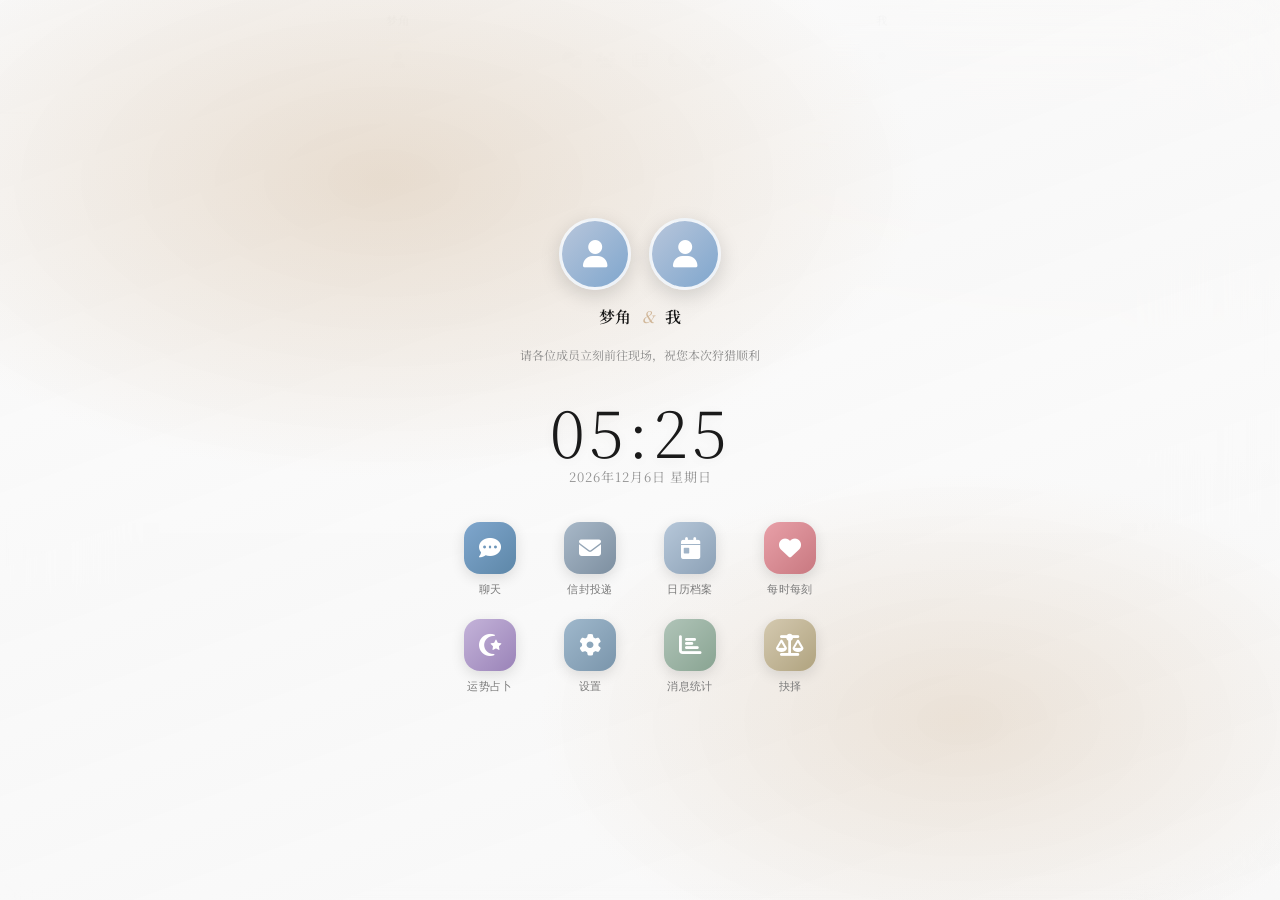
==== index.html @ 60a19199 "deploy: 2026-08-08T03:31:23.469Z  cloud-sync + v2 sync + splash mission_count" ====
<!DOCTYPE html>
<html lang="zh-CN" data-theme="light" data-color-theme="black-white">
<head>
    <meta charset="UTF-8">
    <meta name="viewport" content="width=device-width, initial-scale=1.0, maximum-scale=1.0, user-scalable=no">
    <meta name="mobile-web-app-capable" content="yes">
    <meta name="apple-mobile-web-app-capable" content="yes">
    <meta name="apple-mobile-web-app-status-bar-style" content="black-translucent">
    <meta name="theme-color" content="#000000">

    <title>·低度戀愛酒‧ HINE</title>
    <link rel="preconnect" href="https://fonts.googleapis.com">
    <link rel="preconnect" href="https://fonts.gstatic.com" crossorigin>
    <link href="https://fonts.googleapis.com/css2?family=Noto+Serif+SC:wght@400;500;600&display=swap" rel="stylesheet">
    <link rel="stylesheet" href="https://cdnjs.cloudflare.com/ajax/libs/font-awesome/6.4.0/css/all.min.css">
    <link rel="icon" type="image/png" sizes="192x192" href="https://file.youtochat.com/images/20260216/1771224856844_qdqqd.jpeg">
    <link rel="apple-touch-icon" href="https://file.youtochat.com/images/20260216/1771224856844_qdqqd.jpeg">
    <meta name="apple-mobile-web-app-title" content="HINE">

    <script src="https://cdnjs.cloudflare.com/ajax/libs/localforage/1.10.0/localforage.min.js"></script>
    <script src="https://cdnjs.cloudflare.com/ajax/libs/jszip/3.10.1/jszip.min.js"></script>

    <link rel="stylesheet" href="css/styles.css">

    <style id="css-live-preview-style"></style>
</head>
<body>
<div id="splash-declaration" style="display:none !important;">
    <div class="splash-bg-stars" id="splash-stars"></div>
    <div class="splash-glow-1"></div>
    <div class="splash-glow-2"></div>

    <div class="splash-inner">
        <div class="splash-badge">
            <i class="fas fa-feather-alt"></i>
            使用前声明
        </div>

        <div class="splash-dots" id="splash-dots"></div>

        <div class="splash-card">
            <div class="splash-card-top-line"></div>
            <div class="splash-card-body">
                <div class="splash-slides" id="splash-slides">

                   <div class="splash-slide active" data-index="0">
    <div class="splash-slide-tag">关于字卡</div>
    <div class="splash-slide-title">链接解疑</div>
    <div class="splash-slide-body">
        首先说明，初此接触时，都会觉得网站设置繁复，功能庞杂，可控制的地方极多——对初次接触的人来说，简直令人眼花缭乱。
        <br><br>
        请想一想：<em>连你和梦角都需要花时间学习的东西，一个路过的鬼，会甘心耗费精力专程钻研，只为吓唬你一下吗？</em>
        <br><br>
        我始终相信，<strong>只有爱，才会驱动人去学习、去努力、去付诸实践。</strong>
        <br><br>
        新编——近来，伪频、批皮等说法愈演愈烈，无论初衷是好是坏，这些言论都已促就造谣与恶意揣测的诞生<br><br>
        若你对此感到怀疑，请勿使用，<strong>望各位与爱邂逅，而非犹疑和伤害</strong>
    </div>
</div>
                    <div class="splash-slide" data-index="1">
                        <div class="splash-slide-tag">关于谣言</div>
                        <div class="splash-slide-title">请有自知之明</div>
                        <div class="splash-slide-body">
                            我不混社区，但有些话我是知道的。有些谣我懒得一一辟除，借本网站博取流量与点赞的行为，我也当没看见。<br><br>
                            只是——<em>沉默不代表无所谓。</em>这些声音已经开始影响到我本人的生活。<br><br> 将链接不稳/回复看不懂等问题怪罪到网站上的做法不可取。<br><br>
                            <div class="splash-highlight-box">郑重声明：造谣是违法行为，污蔑与恶意中伤同样须承担法律责任。请每一位使用者，对自己的言行负责。</div>
                        </div>
                    </div>

                    <div class="splash-slide" data-index="2">
                        <div class="splash-slide-tag">关于盈利</div>
                        <div class="splash-slide-title">纯粹为爱发电</div>
                        <div class="splash-slide-body">
                            <strong>本网站不盈利。</strong>从未向任何人收取一分钱，也绝无日后"圈钱"的计划。<br><br>
                            这里承载的是真实的情感与创作热情，而非商业利益。<br><br>
                            伴随网站逐渐破圈，<em>造谣、污蔑、盈利质疑、冷嘲热讽</em>——这些或许都是无法完全回避的代价。<br><br>
                            我本无意计较，但请来访者保有基本的善意，不要让热爱变成消耗。
                        </div>
                    </div>

                    <div class="splash-slide" data-index="3">
                        <div class="splash-slide-tag">再次强调</div>
                        <div class="splash-slide-title">你对链接梦角的看法？</div>
                        <div class="splash-slide-body">
                            没有任何人强迫你使用本网站。<br><br>
                            <strong>如果你不信：</strong>字卡回复基于概率算法，属于科学范畴，与封建迷信无关。理性使用即可。<br><br>
                            <strong>如果你信：</strong>那么请同样相信——<em>你是绝对安全的。</em>这里没有任何东西能够伤害你。<br><br>
                            无论你持何种态度，我都欢迎你，也尊重你的选择。
                        </div>
                    </div>

                    <div class="splash-slide" data-index="4">
                        <div class="splash-slide-tag">关于视频通话</div>
                        <div class="splash-slide-title">纯粹的装饰</div>
                        <div class="splash-slide-body">
                            <strong>通话功能仅作为界面装饰存在，不具备任何实际通话或数据采集能力。</strong><br><br>
                            本网站不包含任何摄像头调用逻辑，亦不存在隐私窥探行为。摄像头调用需要专项技术与额外费用，本项目从未采用，也没有这方面的意图。<br><br>
                            近期流传的隐私传言，出发点或许是好意，但已造成不必要的焦虑。<em>在此郑重澄清：网站根本不具备视频传输功能。</em><br><br>
                            <div class="splash-highlight-box">关闭浏览器摄像头权限是完全正确的做法——我支持每一位用户保护自己的隐私权益。若误解持续扩散，将考虑移除该装饰功能。</div>
                        </div>
                    </div>

                    <div class="splash-slide" data-index="5">
                        <div class="splash-slide-tag">入场承诺</div>
                        <div class="splash-slide-title">请留下你的承诺</div>
                        <div class="splash-pledge-desc">在下方输入框中，<em style="color:rgba(var(--accent-color-rgb,197,164,126),0.8);font-style:normal;">逐字抄写</em>以下承诺，即可进入网站。</div>
                        <div class="splash-pledge-required" id="splash-pledge-text">我绝不盈利、造谣、污蔑或嘲讽，并对自己的使用行为负完全责任</div>
                        <input class="splash-pledge-input" id="splash-pledge-input" type="text" placeholder="请在此逐字输入上方承诺…" autocomplete="off" autocorrect="off" autocapitalize="off" spellcheck="false" />
                        <div class="splash-pledge-hint" id="splash-pledge-hint">请完整输入上方承诺后方可进入</div>
                    </div>

                </div>

                <div class="splash-divider"></div>
                <div class="splash-footer" style="padding:0;">
                    <button class="splash-btn splash-btn-ghost" id="splash-prev-btn" disabled>
                        <i class="fas fa-arrow-left"></i> 上一页
                    </button>
                    <span class="splash-page-num" id="splash-page-num">1 / 6</span>
                    <button class="splash-btn splash-btn-next" id="splash-next-btn">
                        下一页 <i class="fas fa-arrow-right"></i>
                    </button>
                    <button class="splash-btn splash-btn-enter" id="splash-enter-btn" style="display:none;">
                        进入 <i class="fas fa-heart"></i>
                    </button>
                </div>
            </div>
        </div>
    </div>
</div>

    <div class="welcome-animation" id="welcome-animation">
        <div class="welcome-bg-gradient"></div>
        <div class="stars-container" id="stars-container"></div>
        <div class="welcome-particles" id="welcome-particles"></div>
        <div id="welcome-meteors" style="position:absolute;inset:0;pointer-events:none;overflow:hidden;"></div>
        <div class="welcome-content-wrapper">
            <div class="logo-tech-container">
                <div class="logo-circle-outer"></div>
                <div class="logo-circle-inner"></div>
                <div class="logo-icon-main">
                    <i class="fas fa-satellite-dish"></i>
                </div>
                <div class="orbit-dot"></div>
                <div class="orbit-dot-2"></div>
                <div class="orbit-dot-3"></div>
            </div>

            <div class="text-tech-container">
                <div class="welcome-title-glitch" id="welcome-title-glitch" data-text="·低度戀愛酒‧">
                    加载失败
                </div>
                <div class="welcome-subtitle-scramble" id="welcome-subtitle-scramble">
                    请重试／更换平台/更换网络
                </div>
            </div>

            <div class="loader-tech">
                <div class="loader-tech-bar" id="loader-tech-bar"></div>
            </div>
            <div id="loader-status-text" style="font-size:10px;opacity:0.5;letter-spacing:1px;color:var(--welcome-text-sub);margin-top:4px;font-family:monospace;"></div>
        </div>
    </div>
    <button id="immersive-exit-btn" onclick="toggleImmersiveMode(false)" title="退出沉浸模式">
<i class="fas fa-expand"></i>
</button>
    <div class="header">
        <div class="header-motto"></div>
        <div class="header-inner">
         <div class="user-info">
                <div id="partner-name" class="username">
                    梦角
                </div>
                <div id="partner-avatar-container" class="avatar-container">
                    <div class="avatar" id="partner-avatar">
                        <i class="fas fa-user"></i>
                    </div>
                </div>
                <div class="status" id="partner-status">
                    <span>在线</span>
                </div>
            </div>
            <div class="header-actions">
                <button id="session-manager-btn" class="action-btn" title="会话管理"><i class="fas fa-comments"></i></button>
                <button id="group-chat-btn" class="action-btn" title="群聊设置"><i class="fas fa-users"></i></button>
                <button id="daily-greeting-btn" class="action-btn" title="今日公告" onclick="reopenDailyGreeting()"><i class="fas fa-newspaper"></i></button>
                <button id="theme-toggle" class="action-btn" title="切换主题"><i class="fas fa-moon"></i></button>
                <button id="settings-btn" class="action-btn" title="设置"><i class="fas fa-cog"></i></button>
            </div>
             <div class="user-info">
                <div class="username" id="my-name">
                    我
                </div>
               
                <div id="my-avatar-container" class="avatar-container">
                    <div class="avatar" id="my-avatar">
                        <i class="fas fa-user"></i>
                    </div>
                </div>
               
                <div class="status" id="my-status-container">
                    <span id="my-status-text">在线</span>
                </div>
            </div>
        </div>
    </div>

    <div id="home-screen" class="home-screen">
        <div class="home-bg"></div>
        <div class="home-content">
            <div class="home-profile">
                <div class="home-avatars">
                    <div class="home-avatar" id="home-avatar-partner">
                        <i class="fas fa-heart"></i>
                    </div>
                    <div class="home-avatar" id="home-avatar-self">
                        <i class="fas fa-user"></i>
                    </div>
                </div>
                <div class="home-names">
                    <span id="home-name-partner">对方</span>
                    <span class="home-amp">&amp;</span>
                    <span id="home-name-self">我</span>
                </div>
                <div class="home-signature" id="home-signature">请各位成员立刻前往现场，祝您本次狩猎顺利</div>
            </div>

            <div class="home-clock">
                <div class="home-time" id="home-time">00:00</div>
                <div class="home-date" id="home-date">—</div>
            </div>

            <div class="home-grid">
                <button class="home-app" data-action="chat">
                    <div class="home-app-icon home-app-chat"><i class="fas fa-comment-dots"></i></div>
                    <div class="home-app-label">聊天</div>
                </button>
                <button class="home-app" data-action="envelope">
                    <div class="home-app-icon home-app-envelope"><i class="fas fa-envelope"></i></div>
                    <div class="home-app-label">信封投递</div>
                </button>
                <button class="home-app" data-action="mood">
                    <div class="home-app-icon home-app-mood"><i class="fas fa-calendar-day"></i></div>
                    <div class="home-app-label">日历档案</div>
                </button>
                <button class="home-app" data-action="anniversary">
                    <div class="home-app-icon home-app-anni"><i class="fas fa-heart"></i></div>
                    <div class="home-app-label">每时每刻</div>
                </button>
                <button class="home-app" data-action="fortune">
                    <div class="home-app-icon home-app-fortune"><i class="fas fa-star-and-crescent"></i></div>
                    <div class="home-app-label">运势占卜</div>
                </button>
                <button class="home-app" data-action="settings">
                    <div class="home-app-icon home-app-settings"><i class="fas fa-gear"></i></div>
                    <div class="home-app-label">设置</div>
                </button>
                <button class="home-app" data-action="stats">
                    <div class="home-app-icon home-app-stats"><i class="fas fa-chart-bar"></i></div>
                    <div class="home-app-label">消息统计</div>
                </button>
                <button class="home-app" data-action="decision">
                    <div class="home-app-icon home-app-decision"><i class="fas fa-balance-scale"></i></div>
                    <div class="home-app-label">抉择</div>
                </button>
            </div>
        </div>
        <button class="home-return-chat" id="home-return-chat" title="返回主页面">
            <i class="fas fa-house"></i><span>返回主页面</span>
        </button>

        <div class="home-splash" id="home-splash">
            <div class="splash-stars" id="splash-stars"></div>
            <div class="splash-center">
                <div class="splash-avatars">
                    <div class="splash-avatar splash-avatar-left" id="splash-avatar-left"></div>
                    <div class="splash-gap-dot"></div>
                    <div class="splash-avatar splash-avatar-right" id="splash-avatar-right"></div>
                </div>
                <div class="splash-text-wrap">
                    <span class="splash-text" id="splash-text"></span><span class="splash-cursor" id="splash-cursor"></span>
                </div>
            </div>
            <div class="splash-progress-bar"><div class="splash-progress-fill" id="splash-progress"></div></div>
            <div class="splash-footer">· 低度戀愛酒 · HINE</div>
        </div>
    </div>

    <div class="main-chat-area">

        <div class="history-loader" id="history-loader">
            <div class="history-spinner"></div>
        </div>

        <div class="chat-container" id="chat-container">
    </div>
    <div class="empty-state" id="empty-state" style="display:none;position:absolute;left:50%;top:50%;transform:translate(-50%,-50%);flex-direction:column;align-items:center;justify-content:center;text-align:center;padding:20px;width:100%;pointer-events:none;z-index:1;">
            <div style="position:relative;margin-bottom:20px;">
                <i class="fas fa-heart" style="font-size:52px;opacity:0.55;color:var(--accent-color);"></i>
                <i class="fas fa-comment-dots" style="position:absolute;bottom:-6px;right:-10px;font-size:26px;opacity:0.65;color:var(--accent-color);"></i>
            </div>
            <p style="font-size:15px;font-weight:600;color:var(--accent-color);opacity:0.9;letter-spacing:1px;">✦ 我们的故事，始于此刻 ✦</p>
            <p style="font-size:12px;margin-top:8px;opacity:0.65;letter-spacing:0.5px;color:var(--text-secondary);">说点什么，让对话开始吧</p>
    </div>
    <div id="typing-indicator-wrapper">
        <div class="typing-indicator" id="typing-indicator">
            <div class="typing-indicator-avatar" id="typing-indicator-avatar">
                <i class="fas fa-user"></i>
            </div>
            <span class="typing-indicator-label" id="typing-indicator-label"></span>
            <div class="typing-dots">
                <div class="typing-dot"></div>
                <div class="typing-dot"></div>
                <div class="typing-dot"></div>
            </div>
        </div>
    </div>

    <div id="ti-settings-modal">
        <div id="ti-settings-panel">
            <div class="ti-settings-header">
                <div class="ti-settings-icon">💬</div>
                <div>
                    <div class="ti-settings-title">正在输入</div>
                </div>
                <button class="ti-settings-close" id="ti-settings-close-btn">×</button>
            </div>
            <div class="ti-settings-body">
                <div class="ti-settings-row">
                    <div class="ti-settings-row-label">
                        <div class="ti-settings-row-icon">❤︎</div>
                        <div>
                            <div class="ti-settings-row-text">显示头像</div>
                            <div class="ti-settings-row-sub">在指示器左侧显示对方头像</div>
                        </div>
                    </div>
                    <div class="setting-pill-row" id="ti-avatar-toggle" style="pointer-events:auto;cursor:pointer;background:var(--primary-bg);border-radius:14px;padding:10px 14px;border:1px solid var(--border-color);">
                        <div class="setting-pill-switch" id="ti-avatar-pill"><div class="setting-pill-knob"></div></div>
                    </div>
                </div>

                <div class="ti-text-edit-row">
                    <div class="ti-text-edit-label">
                        <i class="fas fa-pen" style="font-size:11px;color:var(--accent-color);"></i>
                        <span>自定义文案</span>
                        <button class="ti-text-reset-btn" id="ti-text-reset-btn">恢复默认</button>
                    </div>
                    <div class="ti-text-input-wrap">
                        <input class="ti-text-input" id="ti-text-input" type="text" maxlength="20" placeholder="例：正在输入…">
                        <button class="ti-text-save-btn" id="ti-text-save-btn">保存</button>
                    </div>
                </div>

                <div>
                    <div class="ti-text-edit-label" style="margin-bottom:8px;">
                        <i class="fas fa-eye" style="font-size:11px;color:var(--accent-color);"></i>
                        <span>预览效果</span>
                    </div>
                    <div class="ti-preview-box">
                        <div id="ti-preview-avatar" style="width:30px;height:30px;border-radius:50%;background:rgba(var(--accent-color-rgb),0.15);border:2px solid rgba(var(--accent-color-rgb),0.25);display:flex;align-items:center;justify-content:center;flex-shrink:0;overflow:hidden;">
                            <i class="fas fa-user" style="font-size:12px;color:var(--accent-color);"></i>
                        </div>
                        <span id="ti-preview-text" style="font-size:11.5px;font-weight:600;color:var(--accent-color);opacity:0.88;letter-spacing:0.4px;"></span>
                        <div class="ti-preview-dots">
                            <div class="ti-preview-dot"></div>
                            <div class="ti-preview-dot"></div>
                            <div class="ti-preview-dot"></div>
                        </div>
                    </div>
                </div>
            </div>
        </div>
    </div>
    <div class="input-area-wrapper">
        <div class="batch-preview" id="batch-preview"></div>
        <div id="reply-preview-container"></div>
        <div id="collapsed-extras-panel" style="display:none;">
            <div class="collapsed-extras-inner" style="padding:12px; background:var(--secondary-bg); border-top:1px solid var(--border-color);">
                <div style="display:grid; grid-template-columns: repeat(2, 1fr); gap:12px;">
                    <button class="collapsed-extra-btn" id="attachment-btn-extra" title="发送图片" onclick="document.getElementById('image-input').click()">
                        <i class="fas fa-image"></i>
                    </button>
                    <button class="collapsed-extra-btn" id="combo-btn-extra" title="表情拍一拍">
                        <i class="fas fa-laugh-beam"></i>
                    </button>
                    <button class="collapsed-extra-btn" id="batch-btn-extra" title="批量发送">
                        <i class="fas fa-layer-group"></i>
                    </button>
                    <button class="collapsed-extra-btn" title="字卡回复" onclick="(function(){document.getElementById('collapsed-extras-panel').style.display='none';document.getElementById('collapse-expand-btn').classList.remove('open');showModal(document.getElementById('custom-replies-modal'));})();">
                        <i class="fas fa-comment-dots"></i>
                    </button>
                    <button class="collapsed-extra-btn" title="塔罗占卜" onclick="(function(){document.getElementById('collapsed-extras-panel').style.display='none';document.getElementById('collapse-expand-btn').classList.remove('open');generateFortune();})();">
                        <i class="fas fa-star-and-crescent"></i>
                    </button>
                    <button class="collapsed-extra-btn" id="collapsed-call-btn" title="视频通话" onclick="(function(){document.getElementById('collapsed-extras-panel').style.display='none';document.getElementById('collapse-expand-btn').classList.remove('open');if(window.callFeature&&typeof window.callFeature.startCall==='function')window.callFeature.startCall(false);})();">
                        <i class="fas fa-video"></i>
                    </button>
                    <button class="collapsed-extra-btn" title="退出收纳" onclick="window.exitCollapseMode && window.exitCollapseMode()" style="color:#ff5050; background:rgba(255,80,80,0.1);">
                        <i class="fas fa-times"></i>
                    </button>
                </div>
            </div>
        </div>
        <div class="input-area">
    <button id="collapse-expand-btn" title="展开更多" style="display:none;width:36px;height:36px;border:none;border-radius:50%;cursor:pointer;background:rgba(var(--accent-color-rgb),0.12);color:var(--accent-color);font-size:14px;transition:all 0.25s;flex-shrink:0;align-items:center;justify-content:center;" onclick="window.toggleCollapsedExtras && window.toggleCollapsedExtras()"><i class="fas fa-chevron-up"></i></button>
    <button class="attachment-btn input-btn collapse-hideable" id="attachment-btn" title="发送图片"><i class="fas fa-image"></i></button>
    
    <button class="combo-btn input-btn collapse-hideable" id="combo-btn" title="表情 & 拍一拍">
        <i class="fas fa-laugh-beam"></i>
    </button>

    <textarea class="message-input" id="message-input" placeholder="" rows="1"></textarea>
    
    <div class="input-buttons">
    <button class="continue-btn input-btn" id="continue-btn" title="让对方继续说"><i class="fas fa-ellipsis-h"></i></button>
        <button class="batch-btn input-btn collapse-hideable" id="batch-btn" title="批量发送模式"><i class="fas fa-layer-group"></i></button>
        <button class="send-btn input-btn" id="send-btn" title="发送消息"><i class="fas fa-paper-plane"></i></button>
        
        <div class="sticker-picker-popover" id="user-sticker-picker">
            <div class="combo-tabs-header">
                <button class="combo-tab-btn active" data-tab="my-sticker"><i class="fas fa-user" style="font-size:10px;"></i> 我</button>
                <button class="combo-tab-btn" data-tab="partner-sticker"><i class="fas fa-heart" style="font-size:10px;"></i> 对方</button>
                <button class="combo-tab-btn" data-tab="poke">拍一拍</button>
                <div style="margin-left:auto;display:flex;align-items:center;gap:4px;">
                    <button id="sticker-add-btn" onclick="document.getElementById('my-sticker-quick-upload').click()" title="添加我的表情" style="background:var(--accent-color);border:none;cursor:pointer;padding:4px 10px;color:#fff;font-size:12px;font-weight:700;display:flex;align-items:center;gap:4px;border-radius:8px;transition:all 0.2s;box-shadow:0 2px 8px rgba(var(--accent-color-rgb),0.35);" onmouseover="this.style.opacity='0.85';this.style.transform='scale(1.05)'" onmouseout="this.style.opacity='1';this.style.transform='scale(1)'"><i class="fas fa-plus"></i> 添加</button>
                    <button onclick="window.openMyStickerSettings()" title="管理表情库" style="background:none;border:none;cursor:pointer;padding:4px 8px;color:var(--text-secondary);font-size:12px;display:flex;align-items:center;gap:3px;border-radius:6px;transition:all 0.2s;" onmouseover="this.style.background='rgba(var(--accent-color-rgb),0.12)';this.style.color='var(--accent-color)'" onmouseout="this.style.background='none';this.style.color='var(--text-secondary)'"><i class="fas fa-cog"></i></button>
                </div>
            </div>
            <div class="combo-content-area" id="combo-content-area">
            </div>
        </div>
    </div>
    <input type="file" id="image-input" class="file-input" accept="image/*">
    <input type="file" id="my-sticker-quick-upload" class="file-input" accept="image/*" multiple>
</div>
    </div>


    <div class="modal" id="edit-modal" style="z-index:3000;">
        <div class="modal-content">
            <div class="modal-title">
                <i class="fas fa-user-edit"></i><span id="edit-modal-title">修改昵称</span>
            </div>
            <input type="text" class="modal-input" id="name-input" placeholder="输入新昵称"><div class="modal-buttons">
                <button class="modal-btn modal-btn-secondary" id="cancel-edit">取消</button><button class="modal-btn modal-btn-primary" id="save-name" disabled>保存</button>
            </div>
        </div>
    </div>

    <div class="modal" id="avatar-modal">
        <div class="modal-content">
            <div class="modal-title">
                <i class="fas fa-portrait"></i><span id="avatar-modal-title">上传头像</span>
            </div>
            <input type="file" class="modal-input" id="avatar-input" accept="image/*"><div class="modal-buttons">
                <button class="modal-btn modal-btn-secondary" id="cancel-avatar">取消</button><button class="modal-btn modal-btn-primary" id="save-avatar">保存</button>
            </div>
        </div>
    </div>

    <div class="modal" id="note-modal">
        <div class="modal-content">
            <div class="modal-title">
                <i class="fas fa-sticky-note"></i><span>编辑注释</span>
            </div>
            <textarea class="modal-textarea" id="note-input" placeholder="为这条消息添加注释..."></textarea><div class="modal-buttons">
                <button class="modal-btn modal-btn-secondary" id="cancel-note">取消</button><button class="modal-btn modal-btn-primary" id="save-note">保存</button>
            </div>
        </div>
    </div>

    <div class="modal" id="poke-modal">
        <div class="modal-content">
            <div class="modal-title">
                <i class="fas fa-hand-sparkles"></i><span>拍一拍</span>
            </div>
            <input type="text" class="modal-input" id="poke-input" placeholder="例如：拍了拍对方的肩膀"><div class="modal-buttons">
                <div style="width:100%;display:flex;align-items:center;gap:8px;margin:6px 0 0;">
                    <input type="checkbox" id="poke-save-to-library" style="width:16px;height:16px;cursor:pointer;accent-color:var(--accent-color);">
                    <label for="poke-save-to-library" style="font-size:12px;color:var(--text-secondary);cursor:pointer;">保存到拍一拍库</label>
                </div>
                <button class="modal-btn modal-btn-secondary" id="cancel-poke">取消</button><button class="modal-btn modal-btn-primary" id="send-poke">发送</button>
            </div>
        </div>
    </div>
<div class="modal" id="envelope-modal">
    <div class="modal-content" style="max-height:92vh; padding:0; overflow:hidden; background:transparent;">
    <div class="env-wrapper">
        <div class="env-header-flap">
            <svg class="env-header-icon" width="40" height="30" viewBox="0 0 40 30" fill="none">
                <rect x="1" y="7" width="38" height="22" rx="3" fill="rgba(255,255,255,0.18)" stroke="rgba(255,255,255,0.6)" stroke-width="1.5"/>
                <path d="M1 9 L20 20 L39 9" stroke="rgba(255,255,255,0.5)" stroke-width="1.2" fill="none"/>
                <path d="M1 29 L14 18" stroke="rgba(255,255,255,0.35)" stroke-width="1"/>
                <path d="M39 29 L26 18" stroke="rgba(255,255,255,0.35)" stroke-width="1"/>
            </svg>
            <div class="env-header-title">信 封 投 递</div>
            <div class="env-header-subtitle">Letters · Correspondence</div>
        </div>

        <div class="env-body">
            <div class="env-tab-bar">
                <button class="env-tab-btn active" id="env-tab-outbox" onclick="switchEnvTab('outbox')">
                    <svg width="12" height="12" viewBox="0 0 24 24" fill="none" stroke="currentColor" stroke-width="2" style="vertical-align:-1px;margin-right:4px;"><path d="M22 2L11 13"/><path d="M22 2L15 22 11 13 2 9l20-7z"/></svg>寄出的信
                    <span id="env-outbox-badge" class="env-badge" style="display:none;"></span>
                </button>
                <button class="env-tab-btn" id="env-tab-inbox" onclick="switchEnvTab('inbox')">
                    <svg width="12" height="12" viewBox="0 0 24 24" fill="none" stroke="currentColor" stroke-width="2" style="vertical-align:-1px;margin-right:4px;"><path d="M22 13V19a2 2 0 01-2 2H4a2 2 0 01-2-2v-6"/><polyline points="15 3 21 3 21 9"/><line x1="21" y1="3" x2="10" y2="14"/></svg>收到的信
                    <span id="env-inbox-badge" class="env-badge" style="display:none;"></span>
                </button>
            </div>

            <div id="env-outbox-section">
                <div id="env-outbox-list"></div>
            </div>

            <div id="env-inbox-section" style="display:none;">
                <div id="env-inbox-list"></div>
            </div>

            <div id="env-compose-form" style="display:none;">
                <div class="env-compose-paper">
                    <div class="env-compose-heading">
                        <svg width="13" height="13" viewBox="0 0 24 24" fill="none" stroke="currentColor" stroke-width="2"><path d="M12 20h9"/><path d="M16.5 3.5a2.121 2.121 0 013 3L7 19l-4 1 1-4L16.5 3.5z"/></svg>
                        <span id="env-compose-title">写一封信</span>
                    </div>
                    <textarea id="envelope-input" placeholder="亲爱的，&#10;&#10;今天想跟你说..."></textarea>
                </div>
                <div style="display:flex; align-items:center; gap:8px; margin:4px 0 6px; font-size:12px; padding: 0 2px;">
                    <input type="checkbox" id="env-send-to-chat" style="width:15px;height:15px; cursor:pointer; accent-color:var(--accent-color);">
                    <label for="env-send-to-chat" style="cursor:pointer; color:var(--text-secondary);">同时发送到聊天记录</label>
                </div>
                <div class="env-send-info">
                    <svg width="13" height="13" viewBox="0 0 24 24" fill="none" stroke="var(--accent-color)" stroke-width="2"><circle cx="12" cy="12" r="10"/><polyline points="12 6 12 12 16 14"/></svg>
                    <span id="env-reply-time-info">对方将在 10-24 小时内回信（8-12 句话）</span>
                </div>
                <div style="display:flex;gap:8px;">
                    <button class="modal-btn modal-btn-secondary" id="cancel-compose" onclick="cancelEnvelopeCompose()" style="flex:1;">取消</button>
                    <button class="modal-btn modal-btn-primary" id="send-envelope" style="flex:2;">
                        <svg width="14" height="14" viewBox="0 0 24 24" fill="none" stroke="currentColor" stroke-width="2" style="vertical-align:-2px;margin-right:6px;"><path d="M22 2L11 13"/><path d="M22 2L15 22 11 13 2 9l20-7z"/></svg>封 · 寄出
                    </button>
                </div>
            </div>
        </div>

        <div class="env-send-area" id="env-main-close-btn">
            <button class="env-write-btn" id="new-envelope-btn" onclick="openNewEnvelopeForm()">
                <svg width="16" height="16" viewBox="0 0 24 24" fill="none" stroke="currentColor" stroke-width="2.2"><path d="M12 20h9"/><path d="M16.5 3.5a2.121 2.121 0 013 3L7 19l-4 1 1-4L16.5 3.5z"/></svg>
                提笔写信
            </button>
            <button class="env-close-btn" id="cancel-envelope">关闭</button>
        </div>
    </div>
    </div>
</div>

<div class="modal" id="envelope-view-modal" style="z-index:2100;">
    <div class="modal-content" style="overflow:hidden;padding:0;background:transparent;max-height:92vh;display:flex;flex-direction:column;">
    <div style="background:var(--secondary-bg);border-radius:20px;overflow:hidden;display:flex;flex-direction:column;max-height:92vh;">
        <div style="background:var(--accent-color);padding:0;position:relative;overflow:hidden;flex-shrink:0;">
            <div style="position:absolute;top:0;left:0;right:0;bottom:0;background:repeating-linear-gradient(45deg,rgba(255,255,255,0.04) 0px,rgba(255,255,255,0.04) 2px,transparent 2px,transparent 12px);pointer-events:none;"></div>
            <div style="position:relative;padding:14px 20px 12px;display:flex;align-items:center;justify-content:space-between;">
                <div style="display:flex;align-items:center;gap:10px;color:white;">
                    <svg width="18" height="18" viewBox="0 0 24 24" fill="none" stroke="currentColor" stroke-width="2"><rect x="2" y="4" width="20" height="16" rx="2"/><path d="M22 7l-10 7L2 7"/></svg>
                    <span id="env-view-title" style="font-size:14px;font-weight:700;letter-spacing:2px;">信件内容</span>
                </div>
                <div style="border:2px solid rgba(255,255,255,0.5);border-radius:50%;width:48px;height:48px;display:flex;flex-direction:column;align-items:center;justify-content:center;opacity:0.7;">
                    <span style="font-size:7px;color:white;letter-spacing:0.5px;">已送达</span>
                    <span id="env-view-stamp-date" style="font-size:8px;color:white;font-weight:600;"></span>
                    <span style="font-size:6px;color:white;opacity:0.8;">DELIVERED</span>
                </div>
            </div>
        </div>

        <div style="padding:0;overflow-y:auto;flex:1;min-height:0;">
            <div id="env-view-content" style="display:none;">
                <div id="env-view-original-ctx" style="display:none;margin:14px 16px 0;background:rgba(var(--accent-color-rgb),0.06);border:1px solid rgba(var(--accent-color-rgb),0.18);border-radius:10px;padding:10px 14px;border-left:3px solid rgba(var(--accent-color-rgb),0.5);">
                    <div style="font-size:10px;color:var(--accent-color);letter-spacing:1px;text-transform:uppercase;margin-bottom:6px;opacity:0.8;display:flex;align-items:center;gap:5px;"><svg width="10" height="10" viewBox="0 0 24 24" fill="none" stroke="currentColor" stroke-width="2"><path d="M22 2L11 13"/><path d="M22 2L15 22 11 13 2 9l20-7z"/></svg>你的原信</div>
                    <div id="env-view-original-text" style="font-size:12.5px;color:var(--text-secondary);line-height:1.7;font-style:italic;white-space:pre-wrap;word-break:break-word;max-height:80px;overflow:hidden;position:relative;"></div>
                    <div id="env-view-original-expand" style="font-size:11px;color:var(--accent-color);margin-top:5px;cursor:pointer;display:none;" onclick="(function(){var t=document.getElementById('env-view-original-text');t.style.maxHeight=t.style.maxHeight==='none'?'80px':'none';document.getElementById('env-view-original-expand').textContent=t.style.maxHeight==='none'?'收起':'展开查看全文';})()">展开查看全文</div>
                </div>
                <div style="background:var(--primary-bg);margin:14px 16px 16px;border-radius:12px;border:1px solid var(--border-color);overflow:hidden;box-shadow:0 2px 12px rgba(0,0,0,0.06);">
                    <div style="height:6px;background:linear-gradient(90deg,var(--accent-color),rgba(var(--accent-color-rgb),0.4),var(--accent-color));"></div>
                    <div style="padding:20px 20px 16px;position:relative;">
                        <div style="position:absolute;left:52px;top:0;bottom:0;width:1px;background:rgba(220,80,80,0.15);pointer-events:none;"></div>
                        <div style="position:absolute;inset:0;background:repeating-linear-gradient(transparent,transparent 31px,rgba(var(--accent-color-rgb),0.06) 31px,rgba(var(--accent-color-rgb),0.06) 32px);pointer-events:none;border-radius:12px;"></div>
                        
                        <div style="position:relative;z-index:1;">
                            <div id="env-view-date-line" style="font-size:11px;color:var(--text-secondary);text-align:right;margin-bottom:16px;letter-spacing:1px;opacity:0.8;font-style:italic;"></div>
                            <div id="env-view-to-line" style="font-size:13px;color:var(--text-primary);margin-bottom:4px;font-weight:500;"></div>
                            <div id="env-view-greeting-line" style="font-size:13px;color:var(--text-secondary);margin-bottom:14px;font-style:italic;opacity:0.8;"></div>
                            <div id="env-view-text" class="env-letter-paper" style="border:none;background:transparent;padding:0 0 0 8px;line-height:32px;margin-bottom:16px;"></div>
                            <div style="border-top:1px dashed rgba(var(--accent-color-rgb),0.25);margin:12px 0;"></div>
                            <div id="env-view-sign-date" style="font-size:11px;color:var(--text-secondary);text-align:right;margin-bottom:4px;letter-spacing:0.5px;"></div>
                            <div id="env-view-sign-name" style="font-size:14px;color:var(--accent-color);text-align:right;font-weight:600;letter-spacing:1px;"></div>
                        </div>
                    </div>
                </div>
            </div>
            <div id="env-view-edit" style="display:none;padding:16px;">
                <div class="env-compose-paper" style="padding:14px;">
                    <textarea class="modal-textarea" id="env-edit-input" style="height:160px;background:transparent;border:none;outline:none;font-family:var(--font-family);font-size:14px;line-height:1.9;width:100%;resize:none;"></textarea>
                </div>
            </div>
        </div>

        <div class="modal-buttons" style="margin:0;padding:12px 18px 16px;border-top:1px solid var(--border-color);flex-shrink:0;">
            <button class="modal-btn modal-btn-secondary" id="close-env-view" onclick="closeEnvViewModal()">关闭</button>
            <button class="modal-btn modal-btn-secondary" id="env-view-edit-btn" onclick="toggleEnvEdit()">编辑</button>
            <button class="modal-btn modal-btn-primary" id="env-view-save-btn" onclick="saveEnvEdit()" style="display:none;">保存</button>
        </div>
    </div>
    </div>
</div>
<div class="modal" id="group-chat-modal">
    <div class="modal-content">
        <div class="modal-title">
            <i class="fas fa-users"></i><span>群聊设置</span>
        </div>

        <div class="settings-section">
            <div class="settings-section-title"><i class="fas fa-toggle-on"></i>群聊模式</div>
            <div id="group-mode-toggle" style="display:flex;align-items:center;gap:12px;background:var(--primary-bg);border:1px solid var(--border-color);border-radius:12px;padding:12px 14px;cursor:pointer;transition:all 0.2s;">
                <div style="width:36px;height:36px;border-radius:50%;background:rgba(var(--accent-color-rgb),0.12);display:flex;align-items:center;justify-content:center;flex-shrink:0;">
                    <i id="group-mode-icon" class="fas fa-users" style="font-size:18px;color:var(--accent-color);"></i>
                </div>
                <div style="flex:1;">
                    <div style="font-size:13px;font-weight:600;color:var(--text-primary);">群聊模式</div>
                    <div style="font-size:11px;color:var(--text-secondary);margin-top:2px;" id="group-mode-status">已关闭 — 点击开启</div>
                </div>
                <div id="group-mode-pill" style="width:44px;height:24px;border-radius:24px;background:var(--border-color);position:relative;transition:background 0.3s;flex-shrink:0;">
                    <div id="group-mode-knob" style="position:absolute;width:18px;height:18px;border-radius:50%;background:#fff;top:3px;left:3px;transition:left 0.25s;box-shadow:0 1px 3px rgba(0,0,0,0.2);"></div>
                </div>
            </div>
        </div>

        <div class="settings-section" id="group-display-section" style="display:none;">
            <div class="settings-section-title"><i class="fas fa-eye"></i>显示选项</div>
            <div style="display:flex;flex-direction:column;gap:8px;">
                <div id="group-show-name-toggle" style="display:flex;align-items:center;gap:10px;padding:10px 14px;background:var(--primary-bg);border:1px solid var(--border-color);border-radius:10px;cursor:pointer;">
                    <i class="fas fa-tag" style="color:var(--accent-color);width:18px;"></i>
                    <span style="flex:1;font-size:13px;">显示成员名称</span>
                    <div id="group-show-name-pill" style="width:36px;height:20px;border-radius:20px;background:var(--accent-color);position:relative;transition:background 0.3s;">
                        <div id="group-show-name-knob" style="position:absolute;width:14px;height:14px;border-radius:50%;background:#fff;top:3px;right:3px;transition:right 0.25s;box-shadow:0 1px 3px rgba(0,0,0,0.2);"></div>
                    </div>
                </div>
            </div>
        </div>

        <div class="settings-section" id="group-members-section" style="display:none;">
            <div class="settings-section-title" style="display:flex;align-items:center;justify-content:space-between;">
                <span><i class="fas fa-users"></i>群成员</span>
                <button onclick="openAddGroupMember()" class="modal-btn modal-btn-primary" style="padding:5px 12px;font-size:12px;"><i class="fas fa-plus"></i> 添加</button>
            </div>
            <div id="group-members-list" style="display:flex;flex-direction:column;gap:8px;max-height:220px;overflow-y:auto;"></div>
        </div>

        <div class="modal-buttons">
            <button class="modal-btn modal-btn-secondary" id="close-group-chat">关闭</button>
        </div>
    </div>
</div>

<div class="modal" id="group-member-edit-modal" style="z-index:2200;">
    <div class="modal-content" style="max-width:320px;">
        <div class="modal-title">
            <i class="fas fa-user-edit"></i><span id="group-member-edit-title">添加成员</span>
        </div>
        <div style="display:flex;flex-direction:column;gap:12px;padding:4px 0;">
            <div style="display:flex;flex-direction:column;align-items:center;gap:8px;">
                <div id="group-member-avatar-preview" onclick="document.getElementById('group-member-avatar-input').click()" style="width:64px;height:64px;border-radius:50%;background:var(--primary-bg);border:2px dashed var(--border-color);display:flex;align-items:center;justify-content:center;cursor:pointer;overflow:hidden;flex-shrink:0;">
                    <i class="fas fa-camera" style="font-size:20px;color:var(--text-secondary);"></i>
                </div>
                <span style="font-size:11px;color:var(--text-secondary);">点击上传头像</span>
                <input type="file" id="group-member-avatar-input" accept="image/*" style="display:none;" onchange="previewGroupMemberAvatar(this)">
            </div>
            <div>
                <label style="font-size:12px;color:var(--text-secondary);margin-bottom:4px;display:block;">成员名字</label>
                <input type="text" id="group-member-name-input" placeholder="输入名字" maxlength="10" style="width:100%;padding:10px 12px;border:1px solid var(--border-color);border-radius:10px;background:var(--primary-bg);color:var(--text-primary);font-size:14px;box-sizing:border-box;">
            </div>
        </div>
        <input type="hidden" id="group-member-edit-index">
        <div class="modal-buttons">
            <button class="modal-btn modal-btn-secondary" onclick="closeGroupMemberEdit()">取消</button>
            <button class="modal-btn modal-btn-primary" onclick="saveGroupMember()">保存</button>
        </div>
    </div>
</div>

    <div class="modal" id="settings-modal">
        <div class="modal-content">
            <div class="modal-title">
                <i class="fas fa-cog"></i><span>设置</span>
            </div>

            <div class="settings-grid">
                <div class="settings-card" id="appearance-settings">
                    <i class="fas fa-palette"></i>
                    <span>外观设置</span>
                </div>
                <div class="settings-card" id="chat-settings">
                    <i class="fas fa-comments"></i>
                    <span>聊天设置</span>
                </div>
                <div class="settings-card" id="advanced-settings">
                    <i class="fas fa-tools"></i>
                    <span>高级功能</span>
                </div>
                <div class="settings-card" id="data-settings">
                    <i class="fas fa-database"></i>
                    <span>数据管理</span>
                </div>
            </div>


            <div class="modal-buttons">
                <button class="modal-btn modal-btn-secondary" id="cancel-settings">关闭</button>
            </div>
        </div>
    </div>


    <div class="modal" id="appearance-modal">
        <div class="modal-content">

<div class="modal-title" id="appearance-modal-title">
    <i class="fas fa-palette"></i><span>外观设置</span>
</div>
<div id="gallery-banner-entry" style="margin-bottom: 15px; padding: 12px 16px; background: linear-gradient(135deg, rgba(var(--accent-color-rgb), 0.1), rgba(var(--accent-color-rgb), 0.02)); border: 1px solid rgba(var(--accent-color-rgb), 0.2); border-radius: 14px; display: flex; align-items: center; justify-content: space-between; cursor: pointer; transition: all 0.3s cubic-bezier(0.25, 0.8, 0.25, 1);">
    <div style="display:flex; align-items:center; gap: 12px;">
        <div style="width: 36px; height: 36px; background: var(--accent-color); border-radius: 10px; display: flex; align-items: center; justify-content: center; color: #fff; box-shadow: 0 4px 10px rgba(var(--accent-color-rgb), 0.3);">
            <i class="fas fa-images" style="font-size: 16px;"></i>
        </div>
        <div>
            <div style="font-size: 14px; font-weight: 600; color: var(--text-primary); letter-spacing: 0.5px;">HINE专属画廊</div>
            <div style="font-size: 11px; color: var(--text-secondary); margin-top: 2px;">获取气泡等素材</div>
        </div>
    </div>
    <i class="fas fa-chevron-right" style="color: var(--accent-color); opacity: 0.7;"></i>
</div>
<div id="appearance-nav-grid" style="display:grid;grid-template-columns:1fr 1fr;gap:10px;padding:4px 0 12px;">
    <div class="settings-card" onclick="showAppearancePanel('theme')" style="cursor:pointer;">
        <i class="fas fa-paint-roller"></i><span>主题配色</span>
    </div>
    <div class="settings-card" onclick="showAppearancePanel('font-bg')" style="cursor:pointer;">
        <i class="fas fa-font"></i><span>背景 & 字体</span>
    </div>
    <div class="settings-card" onclick="showAppearancePanel('bubble-css')" style="cursor:pointer;">
        <i class="fas fa-comment"></i><span>气泡 & CSS</span>
    </div>
    <div class="settings-card" onclick="showAppearancePanel('avatar')" style="cursor:pointer;">
        <i class="fas fa-user-circle"></i><span>聊天头像</span>
    </div>
</div>

<div id="appearance-panel-container" style="display:none;">
    <div style="display:flex;align-items:center;gap:10px;margin-bottom:14px;">
        <button onclick="hideAppearancePanel()" style="background:var(--primary-bg);border:1px solid var(--border-color);border-radius:10px;padding:6px 12px;font-size:12px;cursor:pointer;color:var(--text-secondary);">
            <i class="fas fa-arrow-left"></i> 返回
        </button>
        <span id="appearance-panel-title" style="font-size:14px;font-weight:600;color:var(--text-primary);"></span>
    </div>

    <div id="appearance-panel-theme" class="appearance-sub-panel" style="display:none;">
        <div class="settings-section">
            <div class="settings-section-title"><i class="fas fa-paint-roller"></i>主题配色</div>
            <div class="appearance-group" style="margin-bottom:0;">
                <div class="theme-editor-entry-btn" id="open-theme-editor">
                    <i class="fas fa-sliders-h"></i>
                    <span>自定义<br>编辑器</span>
                </div>
                <div class="preset-colors-container">
                    <div class="preset-colors-title"><i class="fas fa-swatchbook"></i> 快捷换肤</div>
                    <div class="theme-picker">
                        <button class="theme-color-btn" id="theme-gold" data-theme="gold" title="金色"></button>
                        <button class="theme-color-btn" id="theme-blue" data-theme="blue" title="蓝色"></button>
                        <button class="theme-color-btn" id="theme-purple" data-theme="purple" title="紫色"></button>
                        <button class="theme-color-btn" id="theme-green" data-theme="green" title="绿色"></button>
                        <button class="theme-color-btn" id="theme-pink" data-theme="pink" title="粉色"></button>
                        <button class="theme-color-btn" id="theme-black-white" data-theme="black-white" title="黑白"></button>
                        <button class="theme-color-btn" id="theme-pastel" data-theme="pastel" title="红色"></button>
                        <button class="theme-color-btn" id="theme-sunset" data-theme="sunset" title="橙色"></button>
                        <button class="theme-color-btn" id="theme-forest" data-theme="forest" title="深绿"></button>
                        <button class="theme-color-btn" id="theme-ocean" data-theme="ocean" title="深蓝"></button>
                    </div>
                </div>
            </div>
        </div>
        <div class="settings-section" id="theme-schemes-section">
            <div class="settings-section-title">
                <i class="fas fa-layer-group"></i>主题方案
                <button id="save-theme-scheme-btn" class="modal-btn modal-btn-primary" style="padding:4px 10px; font-size:11px; margin-left:auto;">
                    <i class="fas fa-plus"></i> 保存当前
                </button>
            </div>
            <div style="font-size:11px;color:var(--text-secondary);opacity:0.7;margin-bottom:8px;">保存当前所有外观设置，方便快速切换</div>
            <div id="theme-schemes-list" class="theme-schemes-list">
                <div class="theme-schemes-empty" id="theme-schemes-empty">
                    <i class="fas fa-paint-brush"></i>
                    <span>暂无保存的方案，点击"保存当前"试试~</span>
                </div>
            </div>
        </div>
    </div>

    <div id="appearance-panel-font" class="appearance-sub-panel" style="display:none;">
        <div class="settings-section">
            <div class="settings-section-title"><i class="fas fa-font"></i>字体设置</div>
            <div class="font-size-control">
                <span class="font-size-label">大小:</span>
                <input type="range" min="12" max="24" value="16" class="font-size-slider" id="font-size-slider">
                <span class="font-size-value" id="font-size-value">16px</span>
            </div>
            <div style="margin-top: 10px;">
                <label style="font-size: 12px; color: var(--text-secondary); display:block; margin-bottom:5px;">字体链接 (CSS/TTF):</label>
                <div style="display: flex; gap: 8px;">
                    <input type="text" id="custom-font-url" class="modal-input" style="margin-bottom:0; font-size:12px;" placeholder="https://example.com/font.woff2">
                    <button id="apply-font-btn" class="modal-btn modal-btn-primary" style="padding: 5px 10px; font-size: 12px; white-space: nowrap;">应用</button>
                    <button id="follow-system-font-btn" class="modal-btn modal-btn-secondary" style="padding: 5px 10px; font-size: 12px; white-space: nowrap; margin-left: 5px;">跟随系统</button>
                </div>
                <div style="font-size: 10px; color: var(--text-secondary); margin-top: 4px; opacity: 0.7;">
                    提示: 应用后将覆盖默认字体。留空并应用可恢复默认。
                </div>
            </div>
        </div>
    </div>

    <div id="appearance-panel-background" class="appearance-sub-panel" style="display:none;">
        <div class="settings-section">
            <div class="settings-section-title">
                <i class="fas fa-image"></i>聊天背景
                <input type="file" id="bg-gallery-input" accept="image/*" style="display: none;">
            </div>
            <div style="font-size:11px;color:var(--text-secondary);margin-bottom:8px;opacity:0.75;line-height:1.5;">
                支持图片及 GIF 动图。点击 <i class="fas fa-plus" style="font-size:10px;"></i> 添加，点击项目应用。
            </div>
            <div class="bg-gallery" id="background-gallery-list"></div>
            <div style="text-align: center; margin-top: 10px;">
                <button class="modal-btn modal-btn-secondary" id="reset-default-bg" style="font-size: 12px; padding: 6px 12px;">
                    <i class="fas fa-undo"></i> 恢复默认背景
                </button>
            </div>
        </div>
    </div>

    <div id="appearance-panel-bubble" class="appearance-sub-panel" style="display:none;">
        <div class="settings-section">
            <div class="settings-section-title">
                <i class="fas fa-comment"></i>气泡样式
            </div>
            <div class="settings-item-list" style="display:grid;grid-template-columns:1fr 1fr;gap:8px;">
                <div class="settings-item" data-bubble-style="standard" style="justify-content:center;">
                    <i class="fas fa-comment"></i><span>标准尖角</span>
                </div>
                <div class="settings-item" data-bubble-style="rounded" style="justify-content:center;">
                    <i class="fas fa-comment-dots"></i><span>圆角</span>
                </div>
                <div class="settings-item" data-bubble-style="rounded-large" style="justify-content:center;">
                    <i class="fas fa-circle"></i><span>大圆角胶囊</span>
                </div>
                <div class="settings-item" data-bubble-style="square" style="justify-content:center;">
                    <i class="fas fa-square"></i><span>方形直角</span>
                </div>
            </div>

        </div>
    </div>

    <div id="appearance-panel-avatar" class="appearance-sub-panel" style="display:none;">
        <div class="settings-section">
            <div class="settings-section-title"><i class="fas fa-user-circle"></i>聊天头像</div>
            <div id="in-chat-avatar-toggle-2" style="display:flex;align-items:center;gap:12px;background:var(--primary-bg);border:1px solid var(--border-color);border-radius:12px;padding:12px 14px;cursor:pointer;transition:all 0.2s;margin-bottom:10px;">
                <div style="width:36px;height:36px;border-radius:50%;background:rgba(var(--accent-color-rgb),0.12);display:flex;align-items:center;justify-content:center;flex-shrink:0;">
                    <i id="avatar-toggle-icon-2" class="fas fa-user-circle" style="font-size:18px;color:var(--accent-color);"></i>
                </div>
                <div style="flex:1;">
                    <div style="font-size:13px;font-weight:600;color:var(--text-primary);">显示聊天头像</div>
                    <div style="font-size:11px;color:var(--text-secondary);margin-top:2px;" id="avatar-toggle-status-2">已开启 — 消息旁显示头像</div>
                </div>
                <div id="avatar-toggle-pill-2" style="width:44px;height:24px;border-radius:24px;background:var(--accent-color);position:relative;transition:background 0.3s;flex-shrink:0;">
                    <div id="avatar-toggle-knob-2" style="position:absolute;width:18px;height:18px;border-radius:50%;background:#fff;top:3px;right:3px;transition:right 0.25s;box-shadow:0 1px 3px rgba(0,0,0,0.2);"></div>
                </div>
            </div>

            <div id="always-avatar-toggle" style="display:flex;align-items:center;gap:12px;background:var(--primary-bg);border:1px solid var(--border-color);border-radius:12px;padding:12px 14px;cursor:pointer;transition:all 0.2s;margin-bottom:10px;">
                <div style="width:36px;height:36px;border-radius:50%;background:rgba(var(--accent-color-rgb),0.08);display:flex;align-items:center;justify-content:center;flex-shrink:0;">
                    <i class="fas fa-users" style="font-size:16px;color:var(--accent-color);"></i>
                </div>
                <div style="flex:1;">
                    <div style="font-size:13px;font-weight:600;color:var(--text-primary);">每条消息都显示头像</div>
                    <div style="font-size:11px;color:var(--text-secondary);margin-top:2px;" id="always-avatar-status">已关闭 — 仅首条消息显示</div>
                </div>
                <div id="always-avatar-pill" style="width:44px;height:24px;border-radius:24px;background:var(--border-color);position:relative;transition:background 0.3s;flex-shrink:0;">
                    <div id="always-avatar-knob" style="position:absolute;width:18px;height:18px;border-radius:50%;background:#fff;top:3px;right:23px;transition:right 0.25s;box-shadow:0 1px 3px rgba(0,0,0,0.2);"></div>
                </div>
            </div>

            <div id="partner-name-chat-toggle" style="display:flex;align-items:center;gap:12px;background:var(--primary-bg);border:1px solid var(--border-color);border-radius:12px;padding:12px 14px;cursor:pointer;transition:all 0.2s;margin-bottom:10px;">
                <div style="width:36px;height:36px;border-radius:50%;background:rgba(var(--accent-color-rgb),0.08);display:flex;align-items:center;justify-content:center;flex-shrink:0;">
                    <i class="fas fa-tag" style="font-size:16px;color:var(--accent-color);"></i>
                </div>
                <div style="flex:1;">
                    <div style="font-size:13px;font-weight:600;color:var(--text-primary);">单人模式显示对方名字</div>
                    <div style="font-size:11px;color:var(--text-secondary);margin-top:2px;" id="partner-name-chat-status">已关闭</div>
                </div>
                <div id="partner-name-chat-pill" style="width:44px;height:24px;border-radius:24px;background:var(--border-color);position:relative;transition:background 0.3s;flex-shrink:0;">
                    <div id="partner-name-chat-knob" style="position:absolute;width:18px;height:18px;border-radius:50%;background:#fff;top:3px;right:23px;transition:right 0.25s;box-shadow:0 1px 3px rgba(0,0,0,0.2);"></div>
                </div>
            </div>
            <div class="font-size-control" id="in-chat-avatar-size-control-2">
                <span class="font-size-label">头像尺寸:</span>
                <input type="range" min="24" max="48" value="36" class="font-size-slider" id="in-chat-avatar-size-slider-2">
                <span class="font-size-value" id="in-chat-avatar-size-value-2">36px</span>
            </div>
            <div id="in-chat-avatar-position-control-2" style="margin-top:10px;">
                <div style="font-size:12px;color:var(--text-secondary);margin-bottom:8px;font-weight:500;">头像对齐方式</div>
                <div style="display:flex;gap:8px;">
                    <button id="avatar-pos-top-2" class="modal-btn modal-btn-secondary" data-pos="top" style="flex:1;font-size:12px;padding:7px 0;"><i class="fas fa-arrow-up"></i> 顶部</button>
                    <button id="avatar-pos-center-2" class="modal-btn modal-btn-primary" data-pos="center" style="flex:1;font-size:12px;padding:7px 0;"><i class="fas fa-arrows-alt-v"></i> 居中</button>
                    <button id="avatar-pos-bottom-2" class="modal-btn modal-btn-secondary" data-pos="bottom" style="flex:1;font-size:12px;padding:7px 0;"><i class="fas fa-arrow-down"></i> 底部</button>
                    <button id="avatar-pos-custom-2" class="modal-btn modal-btn-secondary" data-pos="custom" style="flex:1;font-size:12px;padding:7px 0;"><i class="fas fa-sliders-h"></i> 自定义</button>
                </div>
                <div id="avatar-custom-offset-control" style="display:none;margin-top:10px;">
                    <div class="font-size-control">
                        <span class="font-size-label" style="font-size:11px;white-space:nowrap;">偏移量:</span>
                        <input type="range" min="0" max="80" value="0" class="font-size-slider" id="avatar-custom-offset-slider">
                        <span class="font-size-value" id="avatar-custom-offset-value">0px</span>
                    </div>
                </div>
            </div>
            <div id="in-chat-avatar-shape-control-2" style="margin-top:12px;">
                <div style="font-size:12px;color:var(--text-secondary);margin-bottom:8px;font-weight:500;">头像形状</div>
                <div style="display:flex;gap:8px;flex-wrap:wrap;">
                    <button class="modal-btn modal-btn-primary avatar-shape-btn-2" data-shape="circle" style="flex:1;font-size:12px;padding:7px 4px;min-width:60px;">● 圆形</button>
                    <button class="modal-btn modal-btn-secondary avatar-shape-btn-2" data-shape="square" style="flex:1;font-size:12px;padding:7px 4px;min-width:60px;">■ 方形</button>
                </div>
                <div id="avatar-corner-radius-control-2" style="margin-top:10px;display:none;">
                    <div style="font-size:12px;color:var(--text-secondary);margin-bottom:6px;">方形圆角:</div>
                    <div class="font-size-control">
                        <span class="font-size-label" style="font-size:11px;white-space:nowrap;">0px</span>
                        <input type="range" min="0" max="24" value="8" class="font-size-slider" id="avatar-corner-radius-slider-2">
                        <span class="font-size-value" id="avatar-corner-radius-value-2">8px</span>
                    </div>
                </div>
            </div>

            <div id="avatar-bubble-preview" style="margin-top:14px;background:var(--chat-bg,var(--primary-bg));border-radius:14px;padding:14px 12px;border:1px solid var(--border-color);">
                <div style="font-size:11px;color:var(--text-secondary);margin-bottom:10px;opacity:0.7;text-align:center;letter-spacing:0.3px;">实时预览效果</div>
                <div class="preview-msg-row" style="display:flex;align-items:flex-end;gap:8px;margin-bottom:10px;">
                    <div id="preview-partner-avatar" style="width:var(--in-chat-avatar-size,36px);height:var(--in-chat-avatar-size,36px);border-radius:50%;background:var(--border-color);flex-shrink:0;overflow:hidden;display:flex;align-items:center;justify-content:center;transition:border-radius 0.2s ease;">
                        <i class="fas fa-user" style="font-size:14px;color:var(--text-secondary);"></i>
                    </div>
                    <div style="background:var(--message-received-bg);color:var(--message-received-text);border-radius:16px 16px 16px 4px;padding:9px 13px;font-size:13px;max-width:160px;">
                        你是我朝夕相伴触手可及的虚拟
                    </div>
                </div>
                <div class="preview-msg-row" style="display:flex;align-items:flex-end;gap:8px;justify-content:flex-end;">
                    <div style="background:var(--message-sent-bg);color:var(--message-sent-text);border-radius:16px 16px 4px 16px;padding:9px 13px;font-size:13px;max-width:160px;">
                        你是我未曾拥有无法捕捉的亲昵
                    </div>
                    <div id="preview-my-avatar" style="width:var(--in-chat-avatar-size,36px);height:var(--in-chat-avatar-size,36px);border-radius:50%;background:var(--border-color);flex-shrink:0;overflow:hidden;display:flex;align-items:center;justify-content:center;transition:border-radius 0.2s ease;">
                        <i class="fas fa-user" style="font-size:14px;color:var(--text-secondary);"></i>
                    </div>
                </div>
            </div>
        </div>

        <div class="settings-section">
            <div class="settings-section-title"><i class="fas fa-id-badge"></i>头像框设置</div>
            <h4 style="font-size:13px;font-weight:600;margin:10px 0 8px;color:var(--text-primary);">我的头像框</h4>
            <div class="frame-settings-container">
                <div class="frame-preview-wrapper">
                    <div class="frame-preview" id="my-frame-preview-2">
                        <div class="preview-bg-layer"><i class="fas fa-user"></i></div>
                    </div>
                    <div class="frame-upload-actions">
                        <button class="modal-btn modal-btn-secondary" id="my-frame-upload-btn-2" style="padding:6px 12px;font-size:12px;"><i class="fas fa-upload" style="margin-right:4px;"></i>上传</button>
                        <button class="modal-btn modal-btn-secondary" id="my-frame-url-btn-2" style="padding:6px 12px;font-size:12px;"><i class="fas fa-link" style="margin-right:4px;"></i>URL</button>
                        <button class="modal-btn modal-btn-secondary" id="my-frame-remove-btn-2" style="padding:6px 12px;font-size:12px;"><i class="fas fa-trash" style="margin-right:4px;"></i>移除</button>
                    </div>
                </div>
                <div class="frame-controls">
                    <div class="frame-slider-group">
                        <label for="my-frame-size-2">大小</label>
                        <input type="range" id="my-frame-size-2" min="50" max="200" value="100">
                        <span id="my-frame-size-value-2">100%</span>
                    </div>
                    <div class="frame-slider-group">
                        <label for="my-frame-offset-x-2">左右</label>
                        <input type="range" id="my-frame-offset-x-2" min="-50" max="50" value="0">
                        <span id="my-frame-offset-x-value-2">0px</span>
                    </div>
                    <div class="frame-slider-group">
                        <label for="my-frame-offset-y-2">上下</label>
                        <input type="range" id="my-frame-offset-y-2" min="-50" max="50" value="0">
                        <span id="my-frame-offset-y-value-2">0px</span>
                    </div>
                </div>
            </div>
            <input type="file" id="my-frame-file-input-2" class="file-input" accept="image/png, image/webp, image/gif">

            <h4 style="font-size:13px;font-weight:600;margin:20px 0 8px;border-top:1px dashed var(--border-color);padding-top:14px;color:var(--text-primary);">梦角的头像框</h4>
            <div class="frame-settings-container">
                <div class="frame-preview-wrapper">
                    <div class="frame-preview" id="partner-frame-preview-2">
                        <div class="preview-bg-layer"><i class="fas fa-user"></i></div>
                    </div>
                    <div class="frame-upload-actions">
                        <button class="modal-btn modal-btn-secondary" id="partner-frame-upload-btn-2" style="padding:6px 12px;font-size:12px;"><i class="fas fa-upload" style="margin-right:4px;"></i>上传</button>
                        <button class="modal-btn modal-btn-secondary" id="partner-frame-url-btn-2" style="padding:6px 12px;font-size:12px;"><i class="fas fa-link" style="margin-right:4px;"></i>URL</button>
                        <button class="modal-btn modal-btn-secondary" id="partner-frame-remove-btn-2" style="padding:6px 12px;font-size:12px;"><i class="fas fa-trash" style="margin-right:4px;"></i>移除</button>
                    </div>
                </div>
                <div class="frame-controls">
                    <div class="frame-slider-group">
                        <label for="partner-frame-size-2">大小</label>
                        <input type="range" id="partner-frame-size-2" min="50" max="200" value="100">
                        <span id="partner-frame-size-value-2">100%</span>
                    </div>
                    <div class="frame-slider-group">
                        <label for="partner-frame-offset-x-2">左右</label>
                        <input type="range" id="partner-frame-offset-x-2" min="-50" max="50" value="0">
                        <span id="partner-frame-offset-x-value-2">0px</span>
                    </div>
                    <div class="frame-slider-group">
                        <label for="partner-frame-offset-y-2">上下</label>
                        <input type="range" id="partner-frame-offset-y-2" min="-50" max="50" value="0">
                        <span id="partner-frame-offset-y-value-2">0px</span>
                    </div>
                </div>
            </div>
            <input type="file" id="partner-frame-file-input-2" class="file-input" accept="image/png, image/webp, image/gif">
        </div>
    </div>

    <div id="appearance-panel-css" class="appearance-sub-panel" style="display:none;">
        <div class="settings-section">
            <div class="settings-section-title"><i class="fas fa-comment-alt"></i>气泡 CSS</div>
            <div style="font-size:11px;color:var(--text-secondary);margin-bottom:8px;line-height:1.5;">针对聊天气泡的样式覆盖，选择器限定在消息范围内。</div>
            <textarea id="custom-bubble-css" class="modal-textarea" style="font-family: monospace; font-size: 12px; height: 130px; white-space: pre;" placeholder=".message-sent {
  border-radius: 20px 20px 0 20px;
  box-shadow: 0 5px 15px rgba(0,0,0,0.1);
}
.message-received {
  border-bottom: 2px solid var(--accent-color);
}"></textarea>
            <div style="display: flex; justify-content: flex-end; gap: 10px; margin-top:8px;">
                <button id="reset-css-btn" class="modal-btn modal-btn-secondary" style="padding: 6px 12px; font-size: 12px;">清空</button>
                <button id="apply-css-btn" class="modal-btn modal-btn-primary" style="padding: 6px 12px; font-size: 12px;">应用 CSS</button>
            </div>
            <div style="margin-top:14px;">
                <div style="font-size:11px;color:var(--text-secondary);margin-bottom:8px;font-weight:500;letter-spacing:0.3px;">实时预览</div>
                <div id="css-live-preview" style="background:var(--chat-bg,var(--primary-bg));border-radius:14px;padding:14px 12px;border:1px solid var(--border-color);">
                    <div style="display:flex;align-items:flex-end;gap:8px;margin-bottom:10px;">
                        <div style="width:32px;height:32px;border-radius:50%;background:var(--accent-color);flex-shrink:0;display:flex;align-items:center;justify-content:center;">
                            <i class="fas fa-user" style="font-size:12px;color:#fff;"></i>
                        </div>
                        <div class="message message-received" style="max-width:180px;">你是我朝夕相伴触手可及的虚拟</div>
                    </div>
                    <div style="display:flex;align-items:flex-end;gap:8px;justify-content:flex-end;">
                        <div class="message message-sent" style="max-width:180px;">你是我未曾拥有无法捕捉的亲昵</div>
                        <div style="width:32px;height:32px;border-radius:50%;background:var(--border-color);flex-shrink:0;display:flex;align-items:center;justify-content:center;">
                            <i class="fas fa-user" style="font-size:12px;color:var(--text-secondary);"></i>
                        </div>
                    </div>
                </div>
            </div>
        </div>

        <div class="settings-section" style="margin-top:18px;">
            <div class="settings-section-title"><i class="fas fa-paint-brush"></i>全局主题 CSS</div>
            <div style="font-size:11px;color:var(--text-secondary);margin-bottom:8px;line-height:1.5;">作用于整个页面的 CSS，可覆盖任意元素样式、CSS 变量、布局等。支持完整的 CSS 语法。</div>
            <textarea id="custom-global-css" class="modal-textarea" style="font-family: monospace; font-size: 12px; height: 160px; white-space: pre;" placeholder=":root {
  --accent-color: #ff6b9d;
  --primary-bg: #0d0d14;
  --border-color: rgba(255,255,255,0.08);
}

#partner-info {
  background: linear-gradient(135deg, #1a1a2e, #16213e);
}

#message-input {
  border-radius: 20px;
}

::-webkit-scrollbar-thumb {
  background: var(--accent-color);
  border-radius: 4px;
}"></textarea>
            <div style="display: flex; justify-content: space-between; align-items:center; gap: 10px; margin-top:8px;">
                <label style="display:flex;align-items:center;gap:6px;font-size:12px;color:var(--text-secondary);cursor:pointer;">
                    <input type="checkbox" id="global-css-live-toggle" style="width:14px;height:14px;accent-color:var(--accent-color);">
                    实时应用
                </label>
                <div style="display:flex;gap:8px;">
                    <button id="reset-global-css-btn" class="modal-btn modal-btn-secondary" style="padding: 6px 12px; font-size: 12px;">清空</button>
                    <button id="apply-global-css-btn" class="modal-btn modal-btn-primary" style="padding: 6px 12px; font-size: 12px;">应用 CSS</button>
                </div>
            </div>
            <div id="global-css-status" style="display:none;margin-top:8px;font-size:11px;color:var(--text-secondary);padding:6px 10px;background:rgba(var(--accent-color-rgb),0.06);border-radius:8px;"></div>
        </div>
    </div>
</div>

            <div class="modal-buttons" style="position:sticky;bottom:0;background:var(--secondary-bg);border-top:1px solid var(--border-color);padding:12px 0 0;z-index:10;margin-top:8px;margin-left:-24px;margin-right:-24px;padding-left:24px;padding-right:24px;padding-bottom:max(12px, env(safe-area-inset-bottom, 0px));">
                <button class="modal-btn modal-btn-secondary" id="back-appearance" onclick="(function(){hideModal(document.getElementById('appearance-modal'));showModal(document.getElementById('settings-modal'))})()">
                    <i class="fas fa-arrow-left"></i> 返回
                </button>
                <button class="modal-btn modal-btn-secondary" id="close-appearance">关闭</button>
            </div>
        </div>
    </div>



    <div class="modal" id="chat-modal">
        <div class="modal-content">

            <div class="cs-header">
                <div class="cs-header-top">
                    <div class="cs-header-title">
                        <div class="cs-header-icon"><i class="fas fa-comments"></i></div>
                        聊天设置
                    </div>
                </div>
                <div class="cs-tabs" id="cs-tabs">
                    <button class="cs-tab active" data-panel="cs-panel-chat" onclick="switchCsTab(this)">
                        <i class="fas fa-sliders-h"></i> 功能
                    </button>
                    <button class="cs-tab" data-panel="cs-panel-rhythm" onclick="switchCsTab(this)">
                        <i class="fas fa-hourglass-half"></i> 节奏
                    </button>
                    <button class="cs-tab" data-panel="cs-panel-sound" onclick="switchCsTab(this)">
                        <i class="fas fa-volume-up"></i> 音效
                    </button>
                    <button class="cs-tab" data-panel="cs-panel-display" onclick="switchCsTab(this)">
                        <i class="fas fa-eye"></i> 显示
                    </button>
                    <button class="cs-tab" data-panel="cs-panel-names" onclick="switchCsTab(this)">
                        <i class="fas fa-user-edit"></i> 昵称
                    </button>
                </div>
            </div>

            <div class="cs-panels">

                <div class="cs-panel active" id="cs-panel-chat">
                    <p class="cs-group-label">消息交互</p>
                    <div class="cs-card">
                        <div class="setting-pill-row" id="reply-toggle">
                            <span class="setting-pill-icon"><i class="fas fa-reply"></i></span>
                            <span class="setting-pill-label">引用回复</span>
                            <div class="setting-pill-switch"><div class="setting-pill-knob"></div></div>
                        </div>
                        <div class="setting-pill-row" id="read-receipts-toggle">
                            <span class="setting-pill-icon"><i class="fas fa-check-double"></i></span>
                            <span class="setting-pill-label">已读回执</span>
                            <div class="setting-pill-switch"><div class="setting-pill-knob"></div></div>
                        </div>
                        <div class="cs-rr-style-row" id="read-receipt-style-row">
                            <span class="cs-rr-style-label">样式</span>
                            <button id="rr-style-icon" class="modal-btn modal-btn-primary" style="padding:5px 12px;font-size:12px;" onclick="setReadReceiptStyle('icon')"><i class="fas fa-check-double"></i> 图形</button>
                            <button id="rr-style-text" class="modal-btn modal-btn-secondary" style="padding:5px 12px;font-size:12px;" onclick="setReadReceiptStyle('text')">文字</button>
                        </div>
                        <div class="setting-pill-row" id="read-no-reply-toggle">
                            <span class="setting-pill-icon"><i class="fas fa-comment-slash"></i></span>
                            <span class="setting-pill-label">已读不回</span>
                            <div class="setting-pill-switch"><div class="setting-pill-knob"></div></div>
                        </div>
                        <div class="setting-pill-row" id="typing-indicator-toggle">
                            <span class="setting-pill-icon"><i class="fas fa-keyboard"></i></span>
                            <span class="setting-pill-label">正在输入</span>
                            <div class="setting-pill-switch"><div class="setting-pill-knob"></div></div>
                        </div>
                    </div>

                    <p class="cs-group-label" style="margin-top:4px;">时间戳</p>
                    <div class="cs-card">
                        <div class="cs-time-grid" id="time-format-options">
                            <div class="settings-item time-fmt-opt active" data-fmt="HH:mm">
                                <i class="fas fa-clock"></i><span>14:05</span>
                            </div>
                            <div class="settings-item time-fmt-opt" data-fmt="HH:mm:ss">
                                <i class="fas fa-clock"></i><span>14:05:30</span>
                            </div>
                            <div class="settings-item time-fmt-opt" data-fmt="h:mm AM/PM">
                                <i class="fas fa-clock"></i><span>2:05 PM</span>
                            </div>
                            <div class="settings-item time-fmt-opt" data-fmt="h:mm:ss AM/PM">
                                <i class="fas fa-clock"></i><span>2:05:30 PM</span>
                            </div>
                            <div class="settings-item time-fmt-opt" data-fmt="off">
                                <i class="fas fa-eye-slash"></i><span>关闭时间戳</span>
                            </div>
                        </div>
                    </div>
                </div>

                <div class="cs-panel" id="cs-panel-rhythm">
                    <p class="cs-group-label">回复速度</p>
                    <div class="cs-card" style="margin-bottom:10px;">
                        <div class="cs-slider-row">
                            <span class="cs-slider-label">最短等待</span>
                            <input type="range" min="1000" max="30000" step="1000" value="3000" class="font-size-slider" id="reply-delay-min-slider">
                            <span class="cs-slider-val" id="reply-delay-min-value">3s</span>
                        </div>
                        <div class="cs-slider-row">
                            <span class="cs-slider-label">最长等待</span>
                            <input type="range" min="1000" max="120000" step="1000" value="7000" class="font-size-slider" id="reply-delay-max-slider">
                            <span class="cs-slider-val" id="reply-delay-max-value">7s</span>
                        </div>
                    </div>

                    <p class="cs-group-label" style="margin-top:4px;">主动发送</p>
                    <div class="cs-card">
                        <div class="setting-pill-row" id="auto-send-toggle">
                            <span class="setting-pill-icon"><i class="fas fa-paper-plane"></i></span>
                            <span class="setting-pill-label">主动发消息给我</span>
                            <div class="setting-pill-switch"><div class="setting-pill-knob"></div></div>
                        </div>
                        <div id="auto-send-control" style="display:none;">
                            <div class="cs-slider-row">
                                <span class="cs-slider-label">间隔</span>
                                <input type="range" min="1" max="120" step="1" value="5" class="font-size-slider" id="auto-send-slider">
                                <span class="cs-slider-val" id="auto-send-value">5分钟</span>
                            </div>
                        </div>
                    </div>

                    <p class="cs-group-label" style="margin-top:4px;">消息节奏</p>
                    <div class="cs-card">
                        <div class="setting-pill-row" id="emoji-mix-toggle">
                            <span class="setting-pill-icon"><i class="fas fa-smile"></i></span>
                            <span class="setting-pill-label">表情混入消息 <span style="font-size:11px;color:var(--text-secondary);font-weight:400;">开启后表情与文字同条发送</span></span>
                            <div class="setting-pill-switch"><div class="setting-pill-knob"></div></div>
                        </div>
                    </div>

                    <p class="cs-group-label" style="margin-top:4px;">通话功能</p>
                    <div class="cs-card">
                        <div class="setting-pill-row" id="call-feature-toggle-row">
                            <span class="setting-pill-icon"><i class="fas fa-video"></i></span>
                            <span class="setting-pill-label">模拟视频通话 <span style="font-size:11px;color:var(--text-secondary);font-weight:400;">关闭后隐藏主界面通话按键</span></span>
                            <label class="notif-toggle-switch" style="position:relative;display:inline-block;width:44px;height:24px;flex-shrink:0;">
                                <input type="checkbox" id="call-enabled-toggle" style="opacity:0;width:0;height:0;">
                                <span class="notif-toggle-slider"></span>
                            </label>
                        </div>
                    </div>
                </div>

                <div class="cs-panel" id="cs-panel-sound">
                    <p class="cs-group-label">消息音效</p>
                    <div class="cs-card">
                        <div class="setting-pill-row" id="sound-toggle">
                            <span class="setting-pill-icon"><i class="fas fa-volume-up"></i></span>
                            <span class="setting-pill-label">开启音效</span>
                            <div class="setting-pill-switch"><div class="setting-pill-knob"></div></div>
                        </div>
                        <div id="sound-detail-section" class="cs-sound-inner" style="padding-top:10px;">
                            <div class="cs-slider-row" style="border-bottom:1px solid var(--border-color);padding:0 0 10px;">
                                <span class="cs-slider-label" style="width:32px;">音量</span>
                                <input type="range" min="0" max="100" step="5" value="15" class="font-size-slider" id="sound-volume-slider">
                                <span class="cs-slider-val" id="sound-volume-value">15%</span>
                            </div>
                            <div style="padding-top:10px;display:flex;flex-direction:column;gap:12px;">
                                <div>
                                    <div style="font-size:12px;color:var(--text-secondary);margin-bottom:6px;">我发出的消息音效</div>
                                    <div style="display:flex;gap:6px;align-items:center;margin-bottom:6px;">
                                        <select id="sound-my-send-preset" style="flex:1;padding:7px 10px;border:1px solid var(--border-color);border-radius:8px;font-size:12px;background:var(--primary-bg);color:var(--text-primary);outline:none;font-family:var(--font-family);">
                                            <option value="mute">无音效</option>
                                            <option value="kakaotalk">kakaotalk</option>
                                            <option value="tone_default">内置：默认</option>
                                            <option value="tone_soft">内置：柔和</option>
                                            <option value="tone_low">内置：低沉</option>
                                            <option value="tone_warm">内置：厚暖</option>
                                            <option value="tone_dark">内置：暗夜</option>
                                            <option value="tone_haze">内置：雾感</option>
                                        </select>
                                        <button id="test-sound-my-send-btn" class="modal-btn modal-btn-secondary" style="padding:6px 10px;font-size:12px;white-space:nowrap;"><i class="fas fa-play"></i> 试听</button>
                                    </div>
                                    <div style="display:flex;gap:6px;align-items:center;">
                                        <input type="text" id="sound-my-send-custom-url" placeholder="可填自定义URL（留空用内置预设）" style="flex:1;padding:7px 10px;border:1px solid var(--border-color);border-radius:8px;font-size:12px;background:var(--primary-bg);color:var(--text-primary);outline:none;">
                                        <button id="upload-sound-my-send-btn" class="modal-btn modal-btn-secondary" style="padding:6px 10px;font-size:12px;white-space:nowrap;" title="上传本地音频文件"><i class="fas fa-upload"></i></button>
                                        <input type="file" id="upload-sound-my-send-file" accept="audio/mp3,audio/mpeg,audio/wav,audio/ogg,audio/*" style="display:none;">
                                    </div>
                                </div>

                                <div>
                                    <div style="font-size:12px;color:var(--text-secondary);margin-bottom:6px;">对方发来的消息音效</div>
                                    <div style="display:flex;gap:6px;align-items:center;margin-bottom:6px;">
                                        <select id="sound-partner-message-preset" style="flex:1;padding:7px 10px;border:1px solid var(--border-color);border-radius:8px;font-size:12px;background:var(--primary-bg);color:var(--text-primary);outline:none;font-family:var(--font-family);">
                                            <option value="mute">无音效</option>
                                            <option value="kakaotalk">kakaotalk</option>
                                            <option value="tone_default">内置：默认</option>
                                            <option value="tone_soft">内置：柔和</option>
                                            <option value="tone_low">内置：低沉</option>
                                            <option value="tone_warm">内置：厚暖</option>
                                            <option value="tone_dark">内置：暗夜</option>
                                            <option value="tone_haze">内置：雾感</option>
                                        </select>
                                        <button id="test-sound-partner-message-btn" class="modal-btn modal-btn-secondary" style="padding:6px 10px;font-size:12px;white-space:nowrap;"><i class="fas fa-play"></i> 试听</button>
                                    </div>
                                    <div style="display:flex;gap:6px;align-items:center;">
                                        <input type="text" id="sound-partner-message-custom-url" placeholder="可填自定义URL（留空用内置预设）" style="flex:1;padding:7px 10px;border:1px solid var(--border-color);border-radius:8px;font-size:12px;background:var(--primary-bg);color:var(--text-primary);outline:none;">
                                        <button id="upload-sound-partner-message-btn" class="modal-btn modal-btn-secondary" style="padding:6px 10px;font-size:12px;white-space:nowrap;" title="上传本地音频文件"><i class="fas fa-upload"></i></button>
                                        <input type="file" id="upload-sound-partner-message-file" accept="audio/mp3,audio/mpeg,audio/wav,audio/ogg,audio/*" style="display:none;">
                                    </div>
                                </div>

                                <div>
                                    <div style="font-size:12px;color:var(--text-secondary);margin-bottom:6px;">我拍一拍音效</div>
                                    <div style="display:flex;gap:6px;align-items:center;margin-bottom:6px;">
                                        <select id="sound-my-poke-preset" style="flex:1;padding:7px 10px;border:1px solid var(--border-color);border-radius:8px;font-size:12px;background:var(--primary-bg);color:var(--text-primary);outline:none;font-family:var(--font-family);">
                                            <option value="mute">无音效</option>
                                            <option value="kakaotalk">kakaotalk</option>
                                            <option value="tone_default">内置：默认</option>
                                            <option value="tone_soft">内置：柔和</option>
                                            <option value="tone_low">内置：低沉</option>
                                            <option value="tone_warm">内置：厚暖</option>
                                            <option value="tone_dark">内置：暗夜</option>
                                            <option value="tone_haze">内置：雾感</option>
                                        </select>
                                        <button id="test-sound-my-poke-btn" class="modal-btn modal-btn-secondary" style="padding:6px 10px;font-size:12px;white-space:nowrap;"><i class="fas fa-play"></i> 试听</button>
                                    </div>
                                    <div style="display:flex;gap:6px;align-items:center;">
                                        <input type="text" id="sound-my-poke-custom-url" placeholder="可填自定义URL（留空用内置预设）" style="flex:1;padding:7px 10px;border:1px solid var(--border-color);border-radius:8px;font-size:12px;background:var(--primary-bg);color:var(--text-primary);outline:none;">
                                        <button id="upload-sound-my-poke-btn" class="modal-btn modal-btn-secondary" style="padding:6px 10px;font-size:12px;white-space:nowrap;" title="上传本地音频文件"><i class="fas fa-upload"></i></button>
                                        <input type="file" id="upload-sound-my-poke-file" accept="audio/mp3,audio/mpeg,audio/wav,audio/ogg,audio/*" style="display:none;">
                                    </div>
                                </div>

                                <div>
                                    <div style="font-size:12px;color:var(--text-secondary);margin-bottom:6px;">对方拍一拍音效</div>
                                    <div style="display:flex;gap:6px;align-items:center;margin-bottom:6px;">
                                        <select id="sound-partner-poke-preset" style="flex:1;padding:7px 10px;border:1px solid var(--border-color);border-radius:8px;font-size:12px;background:var(--primary-bg);color:var(--text-primary);outline:none;font-family:var(--font-family);">
                                            <option value="mute">无音效</option>
                                            <option value="kakaotalk">kakaotalk</option>
                                            <option value="tone_default">内置：默认</option>
                                            <option value="tone_soft">内置：柔和</option>
                                            <option value="tone_low">内置：低沉</option>
                                            <option value="tone_warm">内置：厚暖</option>
                                            <option value="tone_dark">内置：暗夜</option>
                                            <option value="tone_haze">内置：雾感</option>
                                        </select>
                                        <button id="test-sound-partner-poke-btn" class="modal-btn modal-btn-secondary" style="padding:6px 10px;font-size:12px;white-space:nowrap;"><i class="fas fa-play"></i> 试听</button>
                                    </div>
                                    <div style="display:flex;gap:6px;align-items:center;">
                                        <input type="text" id="sound-partner-poke-custom-url" placeholder="可填自定义URL（留空用内置预设）" style="flex:1;padding:7px 10px;border:1px solid var(--border-color);border-radius:8px;font-size:12px;background:var(--primary-bg);color:var(--text-primary);outline:none;">
                                        <button id="upload-sound-partner-poke-btn" class="modal-btn modal-btn-secondary" style="padding:6px 10px;font-size:12px;white-space:nowrap;" title="上传本地音频文件"><i class="fas fa-upload"></i></button>
                                        <input type="file" id="upload-sound-partner-poke-file" accept="audio/mp3,audio/mpeg,audio/wav,audio/ogg,audio/*" style="display:none;">
                                    </div>
                                </div>
                            </div>
                        </div>
                    </div>
                    <p class="cs-group-label" style="margin-top:16px;">挂机保活音频</p>
                    <div class="cs-card">
                        <div class="setting-pill-row" id="keepalive-audio-toggle" onclick="window._toggleKeepaliveAudio && window._toggleKeepaliveAudio()">
                            <span class="setting-pill-icon" style="position:relative;">
                                <i class="fas fa-broadcast-tower"></i>
                                <span id="keepalive-dot" class="keepalive-dot"></span>
                            </span>
                            <span class="setting-pill-label">后台保活 <span style="font-size:11px;color:var(--text-secondary);font-weight:400;" id="keepalive-audio-desc">静音循环音频，防止页面被系统挂起</span></span>
                            <div class="setting-pill-switch" id="keepalive-audio-switch"><div class="setting-pill-knob"></div></div>
                        </div>
                        <div id="keepalive-bar-row" style="display:none;align-items:center;gap:3px;padding:8px 14px 10px;border-top:1px solid var(--border-color);">
                            <span style="font-size:11px;color:var(--text-secondary);margin-right:4px;">音频状态</span>
                            <div class="keepalive-wave-bar" style="animation-delay:0s;"></div>
                            <div class="keepalive-wave-bar" style="animation-delay:0.1s;"></div>
                            <div class="keepalive-wave-bar" style="animation-delay:0.2s;"></div>
                            <div class="keepalive-wave-bar" style="animation-delay:0.15s;"></div>
                            <div class="keepalive-wave-bar" style="animation-delay:0.05s;"></div>
                            <span style="font-size:11px;color:var(--accent-color);margin-left:6px;font-weight:600;">LIVE</span>
                        </div>
                    </div>
                </div>
                <div class="cs-panel" id="cs-panel-display">
                    <p class="cs-group-label">界面模式</p>
                    <div class="cs-card cs-immersive-wrap">
                        <div class="setting-pill-row" id="immersive-toggle" onclick="toggleImmersiveMode()">
                            <span class="setting-pill-icon"><i class="fas fa-expand-arrows-alt"></i></span>
                            <span class="setting-pill-label">沉浸式模式 <span style="font-size:11px;color:var(--text-secondary);font-weight:400;">隐藏顶部栏，专注聊天</span></span>
                            <div class="setting-pill-switch"><div class="setting-pill-knob"></div></div>
                        </div>
                        <div class="setting-pill-row" id="bottom-collapse-cs-toggle" onclick="window._toggleBottomCollapse && window._toggleBottomCollapse()" style="border-top:1px solid var(--border-color);">
                            <span class="setting-pill-icon"><i class="fas fa-compress-alt"></i></span>
                            <span class="setting-pill-label">底部栏收纳 <span style="font-size:11px;color:var(--text-secondary);font-weight:400;" id="bottom-collapse-cs-desc">收起次要按钮，保持输入区整洁</span></span>
                            <div class="setting-pill-switch" id="bottom-collapse-cs-switch"><div class="setting-pill-knob" id="bottom-collapse-cs-knob"></div></div>
                        </div>
                        <div class="setting-pill-row" id="header-opacity-toggle" onclick="window._toggleHeaderOpacity && window._toggleHeaderOpacity()" style="border-top:1px solid var(--border-color);">
                            <span class="setting-pill-icon"><i class="fas fa-eye"></i></span>
                            <span class="setting-pill-label">顶部栏常驻清晰 <span style="font-size:11px;color:var(--text-secondary);font-weight:400;">关闭后顶部栏悬停才清晰</span></span>
                            <div class="setting-pill-switch" id="header-opacity-switch"><div class="setting-pill-knob" id="header-opacity-knob"></div></div>
                        </div>
                        <div class="setting-pill-row" id="poke-symbol-toggle" onclick="window._openPokeSymSettings && window._openPokeSymSettings()" style="border-top:1px solid var(--border-color);">
                            <span class="setting-pill-icon"><i class="fas fa-asterisk"></i></span>
                            <span class="setting-pill-label">戳一戳装饰符号 <span style="font-size:11px;color:var(--text-secondary);font-weight:400;" id="poke-symbol-desc">点击设置符号样式</span></span>
                            <i class="fas fa-chevron-right" style="color:var(--text-secondary);font-size:12px;flex-shrink:0;"></i>
                        </div>
                    </div>
                </div>

                <div class="cs-panel" id="cs-panel-names">
                    <p class="cs-group-label">聊天昵称</p>
                    <div class="cs-name-row">
                        <button class="cs-name-btn" onclick="(function(){var m=document.getElementById('edit-modal'),ti=m.querySelector('#edit-modal-title'),ni=m.querySelector('#name-input'),sb=m.querySelector('#save-name');ti.textContent='修改梦角的昵称';ni.value=(typeof settings!=='undefined'?settings.partnerName:'梦角');sb.disabled=!ni.value.trim();sb.onclick=function(){var n=ni.value.trim();if(n){settings.partnerName=n;var pEls=document.querySelectorAll('.username[data-role=partner],.partner-name,.contact-name');pEls.forEach(function(el){el.textContent=n;});if(typeof throttledSaveData==='function')throttledSaveData();if(typeof updateUI==='function')updateUI();if(typeof showNotification==='function')showNotification('梦角昵称已更新为「'+n+'」✦','success');}if(typeof hideModal==='function')hideModal(m);};if(typeof showModal==='function')showModal(m,ni);})()" >
                            <i class="fas fa-user"></i>
                            <span>修改梦角名称</span>
                        </button>
                        <button class="cs-name-btn" onclick="(function(){var m=document.getElementById('edit-modal'),ti=m.querySelector('#edit-modal-title'),ni=m.querySelector('#name-input'),sb=m.querySelector('#save-name');ti.textContent='修改我的昵称';ni.value=(typeof settings!=='undefined'?settings.myName:'我');sb.disabled=!ni.value.trim();sb.onclick=function(){var n=ni.value.trim();if(n){settings.myName=n;if(typeof throttledSaveData==='function')throttledSaveData();if(typeof updateUI==='function')updateUI();if(typeof showNotification==='function')showNotification('我的昵称已更新为「'+n+'」✦','success');}if(typeof hideModal==='function')hideModal(m);};if(typeof showModal==='function')showModal(m,ni);})()" >
                            <i class="fas fa-user-circle"></i>
                            <span>修改我方名称</span>
                        </button>
                    </div>
                    <p class="cs-hint">专为顶部昵称不可见的机型设置</p>
                </div>

            </div>
            <div class="cs-footer">
                <button class="modal-btn modal-btn-secondary" id="back-chat" onclick="(function(){hideModal(document.getElementById('chat-modal'));showModal(document.getElementById('settings-modal'))})()">
                    <i class="fas fa-arrow-left"></i> 返回
                </button>
                <button class="modal-btn modal-btn-secondary" id="close-chat" style="margin-left:auto;">关闭</button>
            </div>
        </div>
    </div>

<div class="modal" id="advanced-modal">
        <div class="modal-content">
            <div class="modal-title">
                <i class="fas fa-tools"></i><span>高级功能</span>
            </div>

            <div class="settings-section">
                <div class="settings-section-title">
                    <i class="fas fa-magic"></i>实用工具
                </div>
                <div class="settings-item-list">
                    <div class="settings-item" id="custom-replies-function">
                        <i class="fas fa-comment-dots"></i><span>自定义回复</span>
                    </div>
                    <div class="settings-item" id="music-player-toggle">
                        <i class="fas fa-music"></i><span>悬浮音乐播放器</span>
                    </div>
                    <div class="settings-item" id="stats-function">
                        <i class="fas fa-chart-bar"></i><span>消息统计</span>
                    </div>
                    <div class="settings-item" id="decision-function">
                        <i class="fas fa-balance-scale"></i> 
                        <span>抉择</span> 
                    </div>
                    <div class="settings-item" id="fortune-lenormand-function" style="position:relative;">
                        <i class="fas fa-star-and-crescent"></i><span>运势 · 占卜</span>
                    </div>
                    <div class="settings-item" id="anniversary-function">
                        <i class="fas fa-heart"></i><span>重要日</span>
                    </div>
                    <div class="settings-item" id="mood-function">
                        <i class="fas fa-calendar-day"></i><span>心晴手账</span>
                    </div>
                    <div class="settings-item" id="envelope-function">
                        <i class="fas fa-envelope"></i><span>信封投递</span>
                    </div>
                </div>
            </div>

            <div class="modal-buttons" style="position:sticky;bottom:0;background:var(--secondary-bg);border-top:1px solid var(--border-color);padding:12px 0 0;z-index:10;margin-top:8px;margin-left:-24px;margin-right:-24px;padding-left:24px;padding-right:24px;padding-bottom:max(14px, env(safe-area-inset-bottom, 0px));">
                <button class="modal-btn modal-btn-secondary" id="back-advanced" onclick="(function(){hideModal(document.getElementById('advanced-modal'));showModal(document.getElementById('settings-modal'))})()">
                    <i class="fas fa-arrow-left"></i> 返回
                </button>
                <button class="modal-btn modal-btn-secondary" id="close-advanced">关闭</button>
            </div>
        </div>
    </div>



    <div class="modal" id="data-modal">
        <div class="modal-content">
        </div>
    </div>

    <div class="modal" id="stats-modal">
        <div class="modal-content">
            <div class="modal-title">
                <i class="fas fa-chart-bar"></i><span>消息统计 & 收藏</span>
            </div>
            <div class="stats-tab-bar" style="display:flex;gap:6px;margin-bottom:14px;background:var(--secondary-bg);border-radius:12px;padding:4px;">
                <button class="stats-nav-btn active" id="stats-tab-btn" onclick="switchStatsTab('stats')" data-tab="stats">
                    <i class="fas fa-chart-bar"></i> 统计
                </button>
                <button class="stats-nav-btn" id="search-tab-btn" onclick="switchStatsTab('search')" data-tab="search">
                    <i class="fas fa-search"></i> 搜索
                </button>
                <button class="stats-nav-btn" id="favorites-tab-btn" onclick="switchStatsTab('favorites')" data-tab="favorites">
                    <i class="fas fa-star"></i> 收藏
                </button>
                <button class="stats-nav-btn" id="wordcloud-tab-btn" onclick="switchStatsTab('wordcloud')" data-tab="wordcloud">
                    <i class="fas fa-cloud"></i> 词云
                </button>
            </div>
            <div id="stats-panel">
                <div class="stats-content" id="stats-content"></div>
            </div>
            <div id="wordcloud-panel" style="display:none;">
                <div id="wordcloud-container"></div>
            </div>
            <div id="search-panel" style="display:none;">
                <div class="stats-search-box">
                    <div style="display:flex;gap:8px;align-items:center;margin-bottom:10px;">
                        <div style="position:relative;flex:1;">
                            <i class="fas fa-search" style="position:absolute;left:10px;top:50%;transform:translateY(-50%);color:var(--text-secondary);font-size:13px;pointer-events:none;"></i>
                            <input type="text" id="msg-search-input" placeholder="搜索聊天内容..." style="width:100%;padding:9px 10px 9px 32px;border:1.5px solid var(--border-color);border-radius:10px;font-size:13px;background:var(--primary-bg);color:var(--text-primary);outline:none;box-sizing:border-box;font-family:var(--font-family);" oninput="window._runMsgSearch && window._runMsgSearch()">
                        </div>
                        <button onclick="window._runMsgSearch && window._runMsgSearch()" class="modal-btn modal-btn-primary" style="padding:8px 14px;font-size:13px;white-space:nowrap;flex-shrink:0;"><i class="fas fa-search"></i></button>
                    </div>
                    <div style="display:flex;gap:6px;align-items:center;flex-wrap:wrap;">
                        <span style="font-size:11px;color:var(--text-secondary);">按日期：</span>
                        <input type="date" id="msg-search-date-from" style="padding:5px 8px;border:1px solid var(--border-color);border-radius:8px;font-size:12px;background:var(--primary-bg);color:var(--text-primary);outline:none;" oninput="window._runMsgSearch && window._runMsgSearch()">
                        <span style="font-size:11px;color:var(--text-secondary);">至</span>
                        <input type="date" id="msg-search-date-to" style="padding:5px 8px;border:1px solid var(--border-color);border-radius:8px;font-size:12px;background:var(--primary-bg);color:var(--text-primary);outline:none;" oninput="window._runMsgSearch && window._runMsgSearch()">
                        <button onclick="document.getElementById('msg-search-input').value='';document.getElementById('msg-search-date-from').value='';document.getElementById('msg-search-date-to').value='';window._runMsgSearch&&window._runMsgSearch();" style="padding:5px 10px;border:1px solid var(--border-color);border-radius:8px;font-size:12px;background:var(--secondary-bg);color:var(--text-secondary);cursor:pointer;font-family:var(--font-family);">重置</button>
                    </div>
                </div>
                <div id="msg-search-results" style="max-height:52vh;overflow-y:auto;margin-top:10px;margin-left:-4px;margin-right:-4px;"></div>
            </div>
            <div id="favorites-panel" style="display:none;">
                <div style="display:flex;justify-content:flex-end;margin-bottom:10px;">
                    <button class="modal-btn modal-btn-secondary" id="batch-favorite-function" style="font-size:12px;padding:6px 14px;"><i class="fas fa-layer-group"></i> 批量收藏</button>
                </div>
                <div class="favorites-list" id="favorites-list" style="max-height:55vh;overflow-y:auto;"></div>
            </div>
            <div class="modal-buttons">
                <button class="modal-btn modal-btn-secondary" id="close-stats">关闭</button>
            </div>
        </div>
    </div>

    <div class="modal" id="session-modal">
        <div class="modal-content">
            <div class="modal-title">
                <i class="fas fa-comments"></i><span>会话管理</span>
            </div>
            <div class="session-list" id="session-list"></div>
            <div class="modal-buttons" style="justify-content: space-between;">
                <button class="modal-btn modal-btn-primary" id="create-new-session"><i class="fas fa-plus"></i> 新建会话</button>
                <button class="modal-btn modal-btn-secondary" id="cancel-session">关闭</button>
            </div>
        </div>
    </div>

    <div class="modal" id="fortune-lenormand-modal">
        <div class="modal-content fl-modal-content">
            <div class="fl-tab-bar">
                <button class="fl-tab active" id="fl-tab-fortune" onclick="switchFLTab('fortune')">
                    <i class="fas fa-sun"></i> 每日运势
                </button>
                <button class="fl-tab" id="fl-tab-lenormand" onclick="switchFLTab('lenormand')">
                    <i class="fas fa-moon"></i> 雷诺曼占卜
                </button>
                <button class="fl-tab" id="fl-tab-tarot" onclick="switchFLTab('tarot')">
                    <i class="fas fa-star-and-crescent"></i> 塔罗占卜
                </button>
                <button class="fl-tab" id="fl-tab-divihistory" onclick="switchFLTab('divihistory')">
                    <i class="fas fa-scroll"></i> 往昔
                </button>
            </div>
            <div id="fl-panel-fortune" class="fl-panel fl-panel-active">
                <div id="fortune-content"></div>
                <div class="modal-buttons" style="margin-top:16px;">

                    <button class="modal-btn modal-btn-secondary" id="close-fortune">关闭</button>
                </div>
            </div>
            <div id="fl-panel-lenormand" class="fl-panel">
                <div id="lenormand-content">
                    <div id="lenormand-setup" style="padding: 4px 0 12px;">
                        <div class="leno-num-section">
                            <div class="leno-section-label"><i class="fas fa-layer-group"></i> 抽牌数量</div>
                            <div class="leno-num-btns">
                                <button class="lenormand-num-btn active" onclick="setLenormandCount(1)"><span class="leno-btn-num">1</span><span class="leno-btn-label">单张</span></button>
                                <button class="lenormand-num-btn" onclick="setLenormandCount(3)"><span class="leno-btn-num">3</span><span class="leno-btn-label">三张</span></button>
                            </div>
                            <div class="leno-num-desc" id="leno-num-desc">单张牌 · 直达答案</div>
                        </div>
                        <div class="leno-question-section">
                            <div class="leno-section-label"><i class="fas fa-feather-alt"></i> 你的提问（可选）</div>
                            <textarea id="lenormand-question" placeholder="将心中的疑问轻声诉说..." class="leno-question-input"></textarea>
                        </div>
                        <button class="modal-btn modal-btn-primary leno-draw-btn" onclick="startLenormandDraw()"><i class="fas fa-hand-sparkles"></i> 开始抽牌</button>
                    </div>
                    <div id="lenormand-result" style="display:none;"></div>
                </div>
                <div class="modal-buttons" style="margin-top:12px;">
                    <button class="modal-btn modal-btn-secondary" id="lenormand-reset-btn" onclick="resetLenormand()" style="display:none;">重新占卜</button>
                    <button class="modal-btn modal-btn-secondary" id="close-lenormand">关闭</button>
                </div>
            </div>
            <div id="fl-panel-tarot" class="fl-panel">
                <div id="tarot-divination-content">
                    <div id="tarot-setup" style="padding:4px 0 12px;">
                        <div class="leno-num-section">
                            <div class="leno-section-label"><i class="fas fa-layer-group"></i> 牌阵选择</div>
                            <div class="leno-num-btns">
                                <button class="tarot-spread-btn active" data-spread="single"><span class="leno-btn-num">1</span><span class="leno-btn-label">单张</span></button>
                                <button class="tarot-spread-btn" data-spread="three"><span class="leno-btn-num">3</span><span class="leno-btn-label">三张</span></button>
                            </div>
                            <div class="leno-num-desc" id="tarot-spread-desc">单张牌 · 直指当下</div>
                        </div>
                        <div class="leno-question-section">
                            <div class="leno-section-label"><i class="fas fa-feather-alt"></i> 你的提问（可选）</div>
                            <textarea id="tarot-question" placeholder="将内心的迷惑轻轻诉说..." class="leno-question-input"></textarea>
                        </div>

                        <button class="modal-btn modal-btn-primary leno-draw-btn" onclick="startTarotDraw()"><i class="fas fa-hand-sparkles"></i> 开始塔罗占卜</button>
                    </div>
                    <div id="tarot-result" style="display:none;"></div>
                </div>
                <div class="modal-buttons" style="margin-top:12px;">
                    <button class="modal-btn modal-btn-secondary" id="tarot-reset-btn" onclick="resetTarotDivination()" style="display:none;">重新占卜</button>
                    <button class="modal-btn modal-btn-secondary" id="close-tarot-divination">关闭</button>
                </div>
            </div>
            <div id="fl-panel-divihistory" class="fl-panel">
                <div style="display:flex;align-items:center;justify-content:space-between;margin-bottom:14px;">
                    <div style="font-size:13px;color:var(--text-secondary);font-style:italic;">每一次占卜，皆是与命运的对话</div>
                    <button id="clear-divi-history-btn" onclick="clearDiviHistory()" style="background:none;border:1px solid var(--border-color);border-radius:8px;padding:5px 10px;font-size:11px;color:var(--text-secondary);cursor:pointer;font-family:var(--font-family);">清空记录</button>
                </div>
                <div id="divi-history-list" style="display:flex;flex-direction:column;gap:12px;min-height:120px;"></div>
                <div id="divi-history-empty" style="text-align:center;padding:40px 20px;color:var(--text-secondary);font-size:13px;display:none;">
                    <i class="fas fa-moon" style="font-size:32px;opacity:0.3;display:block;margin-bottom:12px;"></i>
                    尚无占卜记录<br><span style="font-size:11px;opacity:0.6;">完成一次占卜后，结果将自动收录于此</span>
                </div>
                <div class="modal-buttons" style="margin-top:16px;">
                    <button class="modal-btn modal-btn-secondary" id="close-divihistory">关闭</button>
                </div>
            </div>
        </div>
    </div>

    <div id="lenormand-modal" style="display:none;"></div>


    <div class="modal" id="mood-modal">
       <div class="modal-content">
        <div class="mood-header-actions">
            <div class="modal-title" style="margin-bottom:0; border:none; padding:0;">
                <i class="fas fa-book-open"></i><span>心晴手帐</span>
            </div>
            <div style="display:flex; gap:8px;">
                <button class="view-switch-btn active" id="btn-view-calendar">
                    <i class="fas fa-calendar-alt"></i> 日历
                </button>
                <button class="view-switch-btn" id="btn-view-stats">
                    <i class="fas fa-chart-pie"></i> 统计
                </button>
                <button class="view-switch-btn" id="btn-view-trash">
                    <i class="fas fa-recycle"></i> 回收站
                </button>
            </div>
        </div>
        <div id="mood-calendar-view" class="mood-view-section">
            <div class="calendar-header">
                <button class="calendar-nav-btn" id="prev-month"><i class="fas fa-chevron-left"></i></button>
                <div class="current-month-label" id="calendar-month-label">--</div>
                <button class="calendar-nav-btn" id="next-month"><i class="fas fa-chevron-right"></i></button>
            </div>
            <div class="calendar-weekdays">
                <div>日</div><div>一</div><div>二</div><div>三</div><div>四</div><div>五</div><div>六</div>
            </div>
            <div class="calendar-grid" id="calendar-grid"></div>
        </div>
    
        <div id="mood-stats-view" class="mood-view-section hidden-view">
            <div id="mood-stats-container" class="mood-stats-card" style="border:none; box-shadow:none; padding:0; background:transparent;">
            </div>
        </div>

        <div id="mood-trash-view" class="mood-view-section hidden-view">
            <div id="mood-trash-list" style="padding:0 14px;"></div>
        </div>
    
        <div class="modal-buttons">
            <button class="modal-btn modal-btn-secondary" id="mood-export-btn" style="flex:1;">导出</button>
            <button class="modal-btn modal-btn-secondary" id="mood-import-btn" style="flex:1;">导入</button>
            <input type="file" id="mood-import-file-input" accept="application/json" style="display:none;">
            <button class="modal-btn modal-btn-secondary" id="close-mood">关闭</button>
        </div>
       </div>
    </div>

    <div class="mood-selector-overlay" id="mood-selector-overlay">
        <div class="mood-selector-card" id="mood-editor-view">
            <h3 id="mood-selector-date">--月--日</h3>
            
            <div id="mood-edit-target-tabs" style="display:flex; gap:6px; justify-content:center; margin:8px 0 4px;">
                <button class="mood-tab-btn active" id="mood-tab-me" onclick="switchMoodEditTarget('me')" data-name-me>我的记录</button>
                <button class="mood-tab-btn" id="mood-tab-partner" onclick="switchMoodEditTarget('partner')" data-name-partner>梦角的记录</button>
            </div>

            <div style="display:flex; align-items:center; justify-content:space-between; margin:8px 0 4px;">
                <button class="mood-page-btn" id="mood-page-prev" onclick="switchMoodPage(-1)">&#8249;</button>
                <span id="mood-page-indicator" style="font-size:12px; opacity:0.7;">第 1 页 · 心情</span>
                <button class="mood-page-btn" id="mood-page-next" onclick="switchMoodPage(1)">&#8250;</button>
            </div>

            <div id="mood-page-1">
                <div class="mood-options-slider-wrapper">
                    <div class="mood-options-grid" id="mood-options-grid"></div>
                </div>
                <button class="mood-custom-add-btn" id="mood-custom-add" onclick="openCustomMoodDialog()">
                    <i class="fas fa-plus"></i> 自定义心情
                </button>
            </div>

            <div id="mood-page-2" style="display:none;">
                <div class="mood-input-wrapper">
                    <label style="font-size:12px; font-weight:500;" id="mood-note-label">随记:</label>
                    <textarea id="mood-note-input" class="mood-note-input" rows="3" placeholder="记录下今天发生的小事..."></textarea>
                </div>
                <div style="margin-top:10px;">
                    <label style="font-size:12px; font-weight:500; display:flex; align-items:center; gap:5px; margin-bottom:6px;" id="mood-weather-label">
                        <svg width="13" height="13" viewBox="0 0 24 24" fill="none" stroke="var(--accent-color)" stroke-width="2"><path d="M17.5 19H9a7 7 0 1 1 6.71-9h1.79a4.5 4.5 0 1 1 0 9z"/></svg>
                        今日天气&nbsp;
                    </label>
                    <input type="text" id="mood-weather-input" maxlength="20" placeholder="例如：晴朗 / 阴天 / 小雨..." style="width:100%; padding:9px 14px; border:1px solid var(--border-color); border-radius:10px; font-size:13px; background:var(--primary-bg); color:var(--text-primary); outline:none; font-family:var(--font-family);">
                </div>
            </div>
    
            <div style="display:flex; gap:10px; margin-top:15px;">
                <button class="modal-btn modal-btn-secondary" id="cancel-mood-edit" style="flex:1;">取消</button>
                <button class="modal-btn modal-btn-secondary" id="view-mood-detail-btn" onclick="viewMoodDetailFromEditor()" style="flex:1;">查看详情</button>
                <button class="modal-btn modal-btn-primary" id="confirm-mood-save" style="flex:1;">保存</button>
            </div>
        </div>

        <div id="custom-mood-dialog" style="display:none; position:absolute; top:50%; left:50%; transform:translate(-50%,-50%); background:var(--secondary-bg); padding:20px; border-radius:16px; width:80%; max-width:280px; z-index:2200; box-shadow:0 10px 30px rgba(0,0,0,0.3); text-align:center;">
            <h4 style="margin-bottom:12px; font-size:14px;">自定义心情</h4>
            <div style="display:flex; gap:8px; margin-bottom:10px;">
                <input id="custom-mood-emoji" type="text" maxlength="2" placeholder="表情" style="width:60px; text-align:center; border:1px solid var(--border-color); border-radius:8px; padding:8px; font-size:20px; background:var(--primary-bg); color:var(--text-primary);">
                <input id="custom-mood-label" type="text" maxlength="6" placeholder="名称（最多6字）" style="flex:1; border:1px solid var(--border-color); border-radius:8px; padding:8px; font-size:13px; background:var(--primary-bg); color:var(--text-primary);">
            </div>
            <div style="display:flex; gap:6px; flex-wrap:wrap; justify-content:center; margin-bottom:12px;">
                <span style="font-size:11px; opacity:0.6; width:100%;">选择颜色:</span>
                <div id="custom-mood-colors" style="display:flex; gap:6px; flex-wrap:wrap; justify-content:center;"></div>
            </div>
            <div style="display:flex; gap:8px;">
                <button class="modal-btn modal-btn-secondary" onclick="closeCustomMoodDialog()" style="flex:1; font-size:12px;">取消</button>
                <button class="modal-btn modal-btn-primary" onclick="saveCustomMood()" style="flex:1; font-size:12px;">添加</button>
            </div>
        </div>
    
        <div class="day-detail-card" id="mood-detail-view" style="display:none; width:85%; max-width:320px;">
            <div class="day-detail-date" id="detail-date">--</div>
            <div id="detail-my-section" style="margin-bottom:12px;">
                <div style="font-size:11px; opacity:0.6; margin-bottom:6px; font-weight:600;">我的</div>
                <div style="display:flex; align-items:center; gap:10px; margin-bottom:6px;">
                    <span id="detail-kaomoji" style="font-size:24px;"></span>
                    <span id="detail-label" style="font-weight:600;"></span>
                </div>
                <div class="day-detail-content" id="detail-text"></div>
                <div id="detail-my-weather" style="font-size:12px;color:var(--text-secondary);margin-top:4px;display:none;"><svg width="13" height="13" viewBox="0 0 24 24" fill="none" stroke="currentColor" stroke-width="2" style="vertical-align:-2px;margin-right:3px"><path d="M17.5 19H9a7 7 0 1 1 6.71-9h1.79a4.5 4.5 0 1 1 0 9z"/></svg><span id="detail-my-weather-val"></span></div>
            </div>
                <div id="detail-partner-section" style="border-top:1px dashed var(--border-color); padding-top:10px; margin-top:4px;">
                <div style="font-size:11px; opacity:0.6; margin-bottom:6px; font-weight:600;" id="detail-partner-title">梦角的</div>
                <div style="display:flex; align-items:center; gap:10px; margin-bottom:6px;">
                    <span id="detail-partner-kaomoji" style="font-size:24px;"></span>
                    <span id="detail-partner-label" style="font-weight:600;"></span>
                </div>
                <div class="day-detail-content" id="detail-partner-text"></div>
                <div id="detail-partner-weather" style="font-size:12px;color:var(--text-secondary);margin-top:4px;display:none;"><svg width="13" height="13" viewBox="0 0 24 24" fill="none" stroke="currentColor" stroke-width="2" style="vertical-align:-2px;margin-right:3px"><path d="M17.5 19H9a7 7 0 1 1 6.71-9h1.79a4.5 4.5 0 1 1 0 9z"/></svg><span id="detail-partner-weather-val"></span></div>
            </div>
            <div id="detail-partner-no-record" style="display:none; border-top:1px dashed var(--border-color); padding-top:10px; margin-top:4px; font-size:13px; color:var(--text-secondary); font-style:italic; text-align:center;" id="detail-partner-no-record-msg">Ta 这天还没有留下记录</div>
            <div style="margin-top:20px; display:flex; gap:8px; justify-content:flex-end; flex-wrap:wrap;">
                <button class="modal-btn modal-btn-secondary" onclick="closeMoodOverlay()" style="font-size:12px; padding:6px 12px;">关闭</button>
                <button class="modal-btn modal-btn-secondary" id="delete-my-mood" onclick="deleteDailyMood(selectedDateStr,'me')" style="font-size:12px; padding:6px 12px; color:#ff6b6b; border-color:rgba(255,107,107,0.4);" data-delete-me>删除我的</button>
                <button class="modal-btn modal-btn-secondary" id="delete-partner-mood" onclick="deleteDailyMood(selectedDateStr,'partner')" style="font-size:12px; padding:6px 12px; color:#ff6b6b; border-color:rgba(255,107,107,0.4);" data-delete-partner>删除梦角</button>
                <button class="modal-btn modal-btn-primary" id="edit-existing-mood" style="font-size:12px; padding:6px 12px;">修改我的</button>
                <button class="modal-btn modal-btn-primary" id="edit-partner-mood" onclick="editPartnerMoodRecord()" style="font-size:12px; padding:6px 12px; background:rgba(255,107,107,0.8);" data-edit-partner>修改梦角</button>
            </div>
        </div>
    </div>
    
    <div class="modal" id="theme-editor-modal">
        <div class="modal-content">
            <div class="modal-title"><i class="fas fa-palette"></i><span>主题编辑器</span></div>
            <div class="theme-editor-toolbar">
                <select id="theme-preset-selector" style="flex:1;"></select>
                <button id="overwrite-theme-preset-btn" class="modal-btn modal-btn-secondary" style="padding: 8px 10px; display:none;" title="覆盖保存当前方案"><i class="fas fa-check"></i></button>
                <button id="save-theme-preset-btn" class="modal-btn modal-btn-primary" style="padding: 8px 10px;" title="另存为新方案"><i class="fas fa-save"></i></button>
                <button id="rename-theme-preset-btn" class="modal-btn modal-btn-secondary" style="padding: 8px 10px;" title="重命名当前方案"><i class="fas fa-pen"></i></button>
                <button id="delete-theme-preset-btn" class="modal-btn modal-btn-secondary" style="padding: 8px 10px;" title="删除当前方案"><i class="fas fa-trash"></i></button>
            </div>
            <div id="theme-editor-grid" class="theme-editor-grid">
            </div>
            <div class="modal-buttons" style="margin-top:12px;">
                <button class="modal-btn modal-btn-primary" id="apply-close-theme-editor" style="flex:2;"><i class="fas fa-check" style="margin-right:5px;"></i>应用并关闭</button>
                <button class="modal-btn modal-btn-secondary" id="reset-theme-editor" style="flex:1;"><i class="fas fa-undo" style="margin-right:4px;"></i>重置</button>
                <button class="modal-btn modal-btn-secondary" id="close-theme-editor">取消</button>
            </div>
        </div>
    </div>

    <div class="modal" id="custom-replies-modal">
        <div class="modal-content">
            <div class="modal-sidebar">
                <button class="sidebar-btn active" data-major="reply">
                    <i class="fas fa-comment-dots"></i>
                    <span>回复库</span>
                </button>
                <button class="sidebar-btn" data-major="atmosphere">
                    <i class="fas fa-magic"></i>
                    <span>氛围感</span>
                </button>
                <button class="sidebar-btn" data-major="announcement" onclick="switchToAnnouncementPanel()">
                    <i class="fas fa-newspaper"></i>
                    <span>公告</span>
                </button>
            </div>
    
            <div class="modal-main-view">
                <div class="modal-title" style="padding: 15px 20px; font-size: 16px;">
                    <i class="fas fa-layer-group"></i> <span id="cr-modal-title">内容管理</span>
                </div>
    
                <div class="reply-tabs" id="cr-sub-tabs">
                </div>
    

                <div class="content-list-area" id="custom-replies-list">
                </div>

                <div id="announcement-panel" style="display:none; padding:0 16px 80px; overflow-y:auto; flex:1; min-height:0; -webkit-overflow-scrolling:touch;">
                    <div style="display:flex;flex-direction:column;gap:12px; padding:4px 0 16px;">

                        <div style="background:linear-gradient(135deg,rgba(var(--accent-color-rgb),0.12),rgba(var(--accent-color-rgb),0.05));border-radius:14px;padding:14px 16px;border:1px solid rgba(var(--accent-color-rgb),0.2);">
                            <div style="font-size:11px;letter-spacing:1.5px;text-transform:uppercase;color:var(--accent-color);font-weight:700;margin-bottom:10px;"><i class="fas fa-image" style="margin-right:6px;"></i>卡片内背景图</div>
                            <div style="font-size:11px;color:var(--text-secondary);margin-bottom:8px;line-height:1.5;">设置公告的背景图</div>
                            <div style="display:flex;gap:8px;">
                                <button onclick="document.getElementById('dg-overlay-bg-input').click()" style="flex:1;padding:9px;border:1.5px dashed rgba(var(--accent-color-rgb),0.4);border-radius:10px;background:transparent;color:var(--text-secondary);cursor:pointer;font-size:12px;font-family:var(--font-family);">
                                    <svg width="13" height="13" viewBox="0 0 24 24" fill="none" stroke="currentColor" stroke-width="2" style="vertical-align:-2px;margin-right:4px"><rect x="3" y="3" width="18" height="18" rx="2"/><circle cx="8.5" cy="8.5" r="1.5"/><polyline points="21 15 16 10 5 21"/></svg>
                                    上传卡片背景
                                </button>
                                <button onclick="clearDgOverlayBg()" style="padding:9px 14px;border:1px solid var(--border-color);border-radius:10px;background:transparent;color:var(--text-secondary);cursor:pointer;font-size:12px;font-family:var(--font-family);">清除</button>
                            </div>
                            <input type="file" id="dg-overlay-bg-input" accept="image/*" style="display:none" onchange="handleDgOverlayBgUpload(this)">
                            <div id="dg-overlay-bg-preview" style="margin-top:8px;display:none;border-radius:10px;overflow:hidden;position:relative;">
                                <img id="dg-overlay-bg-preview-img" src="" style="width:100%;max-height:80px;object-fit:cover;display:block;">
                                <div style="position:absolute;inset:0;background:rgba(0,0,0,0.35);border-radius:10px;display:flex;align-items:center;justify-content:center;">
                                    <span style="color:#fff;font-size:11px;letter-spacing:1px;">卡片背景预览</span>
                                </div>
                            </div>
                            <div id="dg-overlay-opacity-row" style="display:none;margin-top:10px;">
                                <div style="display:flex;align-items:center;justify-content:space-between;margin-bottom:5px;">
                                    <span style="font-size:11px;color:var(--text-secondary);">蒙层深度 &nbsp;<span style="opacity:0.6;">（0%=图片最清晰）</span></span>
                                    <span id="dg-overlay-opacity-val" style="font-size:11px;color:var(--accent-color);font-weight:600;">25%</span>
                                </div>
                                <input type="range" id="dg-overlay-opacity-slider" min="0" max="80" value="25" style="width:100%;accent-color:var(--accent-color);cursor:pointer;" oninput="onDgOverlayOpacityChange(this.value)">
                            </div>
                        </div>

                        <div style="background:linear-gradient(135deg,rgba(var(--accent-color-rgb),0.12),rgba(var(--accent-color-rgb),0.05));border-radius:14px;padding:14px 16px;border:1px solid rgba(var(--accent-color-rgb),0.2);">
                            <div style="font-size:11px;letter-spacing:1.5px;text-transform:uppercase;color:var(--accent-color);font-weight:700;margin-bottom:10px;"><i class="fas fa-image" style="margin-right:6px;"></i>顶部背景图</div>
                            <div style="display:flex;gap:8px;">
                                <button onclick="document.getElementById('dg-header-img-input').click()" style="flex:1;padding:9px;border:1.5px dashed rgba(var(--accent-color-rgb),0.4);border-radius:10px;background:transparent;color:var(--text-secondary);cursor:pointer;font-size:12px;font-family:var(--font-family);">
                                    <svg width="13" height="13" viewBox="0 0 24 24" fill="none" stroke="currentColor" stroke-width="2" style="vertical-align:-2px;margin-right:4px"><rect x="3" y="3" width="18" height="18" rx="2"/><circle cx="8.5" cy="8.5" r="1.5"/><polyline points="21 15 16 10 5 21"/></svg>
                                    上传顶部背景
                                </button>
                                <button onclick="clearDgHeaderBg()" style="padding:9px 14px;border:1px solid var(--border-color);border-radius:10px;background:transparent;color:var(--text-secondary);cursor:pointer;font-size:12px;font-family:var(--font-family);">清除</button>
                            </div>
                        </div>

                        <div style="background:rgba(var(--accent-color-rgb),0.05);border-radius:14px;padding:14px 16px;border:1px solid rgba(var(--accent-color-rgb),0.12);">
                            <div style="font-size:11px;letter-spacing:1.5px;text-transform:uppercase;color:var(--accent-color);font-weight:700;margin-bottom:10px;"><i class="fas fa-image" style="margin-right:6px;"></i>中部装饰图</div>
                            <div style="display:flex;gap:8px;align-items:center;">
                                <button onclick="document.getElementById('dg-deco-img-input').click()" style="flex:1;padding:9px;border:1.5px dashed rgba(var(--accent-color-rgb),0.4);border-radius:10px;background:transparent;color:var(--text-secondary);cursor:pointer;font-size:12px;font-family:var(--font-family);">
                                    <svg width="13" height="13" viewBox="0 0 24 24" fill="none" stroke="currentColor" stroke-width="2" style="vertical-align:-2px;margin-right:4px"><rect x="3" y="3" width="18" height="18" rx="2"/><circle cx="8.5" cy="8.5" r="1.5"/><polyline points="21 15 16 10 5 21"/></svg>
                                    上传装饰图
                                </button>
                                <button onclick="clearDgDecoImg()" style="padding:9px 14px;border:1px solid var(--border-color);border-radius:10px;background:transparent;color:var(--text-secondary);cursor:pointer;font-size:12px;font-family:var(--font-family);">清除</button>
                            </div>
                            <input type="file" id="dg-deco-img-input" accept="image/*" style="display:none">
                            <div id="dg-deco-preview" style="margin-top:8px;display:none;border-radius:10px;overflow:hidden;">
                                <img id="dg-deco-preview-img" src="" style="width:100%;max-height:100px;object-fit:cover;display:block;">
                            </div>
                        </div>

                        <div style="background:rgba(var(--accent-color-rgb),0.05);border-radius:14px;padding:14px 16px;border:1px solid rgba(var(--accent-color-rgb),0.12);">
                            <div style="font-size:11px;letter-spacing:1.5px;text-transform:uppercase;color:var(--accent-color);font-weight:700;margin-bottom:10px;"><i class="fas fa-edit" style="margin-right:6px;"></i>公告文案</div>
                            <div style="display:flex;flex-direction:column;gap:10px;">
                                <div>
                                    <label style="font-size:11px;color:var(--text-secondary);display:block;margin-bottom:5px;">公告标题 <span style="opacity:0.6;">（每行一条，随机显示）</span></label>
                                    <textarea id="dg-edit-title" rows="4" placeholder="每行一条，如：&#10;早上好&#10;七夕快乐&#10;思念你" style="width:100%;padding:9px 12px;border:1px solid var(--border-color);border-radius:10px;font-size:13px;background:var(--primary-bg);color:var(--text-primary);outline:none;font-family:var(--font-family);resize:none;line-height:1.6;"></textarea>
                                </div>
                                <div>
                                    <label style="font-size:11px;color:var(--text-secondary);display:block;margin-bottom:5px;">每日寄语 <span style="opacity:0.6;">（每行一条，随机显示）</span></label>
                                    <textarea id="dg-edit-note" rows="5" placeholder="每行一条，如：&#10;今天也要元气满满，我在这里陪着你 ✦&#10;想你了，你有没有在想我呢" style="width:100%;padding:9px 12px;border:1px solid var(--border-color);border-radius:10px;font-size:13px;background:var(--primary-bg);color:var(--text-primary);outline:none;font-family:var(--font-family);resize:none;line-height:1.6;"></textarea>
                                </div>
                                <button onclick="saveDailyGreetingCustom()" style="width:100%;padding:11px;background:var(--accent-color);color:white;border:none;border-radius:12px;font-size:13px;font-weight:600;cursor:pointer;font-family:var(--font-family);">
                                    <i class="fas fa-save" style="margin-right:6px;"></i>保存公告内容
                                </button>
                            </div>
                        </div>

                        <div style="background:rgba(var(--accent-color-rgb),0.05);border-radius:14px;padding:14px 16px;border:1px solid rgba(var(--accent-color-rgb),0.12);">
                            <div style="font-size:11px;letter-spacing:1.5px;text-transform:uppercase;color:var(--accent-color);font-weight:700;margin-bottom:10px;"><i class="fas fa-random" style="margin-right:6px;"></i>状态随机库</div>
                            <div style="font-size:12px;color:var(--text-secondary);margin-bottom:10px;line-height:1.5;">每次打开公告时，状态、英文标签、图标将从下方随机抽取一条。</div>
                            <div id="ann-status-pool-list" style="display:flex;flex-direction:column;gap:7px;margin-bottom:12px;max-height:200px;overflow-y:auto;"></div>
                            <div style="display:flex;flex-direction:column;gap:7px;">
                                <input type="text" id="ann-status-pool-input" placeholder="状态文案，如：在想你" style="width:100%;padding:9px 12px;border:1px solid var(--border-color);border-radius:9px;font-size:13px;background:var(--primary-bg);color:var(--text-primary);outline:none;font-family:var(--font-family);">
                                <input type="text" id="ann-status-label-input" placeholder="英文标签，如：MISSING YOU" style="width:100%;padding:9px 12px;border:1px solid var(--border-color);border-radius:9px;font-size:13px;background:var(--primary-bg);color:var(--text-primary);outline:none;font-family:var(--font-family);">
                                <div style="display:flex;gap:7px;align-items:center;">
                                    <div style="position:relative;flex:1;">
                                        <input type="text" id="ann-status-icon-input" placeholder="图标 emoji 或留空" style="width:100%;padding:9px 36px 9px 12px;border:1px solid var(--border-color);border-radius:9px;font-size:13px;background:var(--primary-bg);color:var(--text-primary);outline:none;font-family:var(--font-family);box-sizing:border-box;">
                                        <button onclick="document.getElementById('ann-icon-img-input').click()" title="上传图片图标" style="position:absolute;right:8px;top:50%;transform:translateY(-50%);width:22px;height:22px;background:rgba(var(--accent-color-rgb),0.15);border:none;border-radius:6px;cursor:pointer;font-size:10px;color:var(--accent-color);display:flex;align-items:center;justify-content:center;padding:0;"><i class="fas fa-image"></i></button>
                                        <input type="file" id="ann-icon-img-input" accept="image/*" style="display:none" onchange="handleAnnStatusIconUpload(this)">
                                    </div>
                                    <button onclick="addAnnStatusPoolItem()" style="padding:9px 18px;background:var(--accent-color);color:white;border:none;border-radius:9px;cursor:pointer;font-size:13px;font-weight:600;flex-shrink:0;font-family:var(--font-family);letter-spacing:0.5px;">添加</button>
                                </div>
                            </div>
                        </div>
                    </div>
                </div>
    
                <div class="modal-buttons">
                    <button class="modal-btn modal-btn-primary" id="add-custom-reply" style="flex: 1;">
                        <i class="fas fa-plus"></i> 新增
                    </button>
                    <button class="modal-btn modal-btn-secondary" id="close-custom-replies">关闭</button>
                </div>
            </div>
        </div>
    </div>

    <input type="file" id="import-replies-input" accept=".json" style="display: none;">
    <input type="file" id="background-input" class="file-input" accept="image/*">
    <input type="file" id="import-input" class="file-input" accept=".json">
    <input type="file" id="sticker-file-input" class="file-input" accept="image/*" multiple>

    <div class="coin-toss-overlay" id="coin-toss-overlay">
        <div class="coin-container">
            <div class="coin" id="animated-coin">
                <div class="coin-face coin-front">
                    <div class="coin-text-main">是</div>
                    <div class="coin-text-sub">YES</div>
                </div>
                <div class="coin-face coin-back">
                    <div class="coin-text-main">否</div>
                    <div class="coin-text-sub">NO</div>
                </div>
            </div>
        </div>
        <div class="coin-result-container">
            <div class="coin-result-text" id="coin-result-text"></div>
        </div>
        <div class="coin-confirm-buttons" id="coin-action-area">
            <button class="coin-btn-action" id="cancel-coin-result">取消</button>
            <button class="coin-btn-action" id="retry-coin-toss"><i class="fas fa-redo-alt"></i> 再来一次</button>
            <button class="coin-btn-action coin-btn-primary" id="send-coin-result">发送结果</button>
        </div>
    </div>


    <div class="modal" id="anniversary-modal">
        <div class="modal-content">
            <div class="ann-header-card" id="ann-header-card" style="display: none;">
                <div class="ann-header-card-bg" id="ann-header-card-bg"></div>
                <div class="ann-header-card-overlay" id="ann-header-card-overlay"></div>
                <input type="file" id="ann-header-bg-input" accept="image/*" style="display:none;">
                <div class="ann-header-card-inner">
                    <span class="ann-header-icon" id="ann-header-icon">❤︎</span>
                    <span class="ann-header-label" id="ann-header-label">ANNIVERSARY</span>
                    <div class="ann-header-title" id="ann-header-title">纪念日</div>
                    <div class="ann-header-days" id="ann-header-days">0<span class="ann-header-days-unit">天</span></div>
                    <div class="ann-header-date" id="ann-header-date">--/--</div>
                    <div class="ann-header-milestones" id="ann-header-milestones"></div>
                </div>
            </div>
            <div class="ann-data-tabs" id="ann-data-tabs" style="display:flex;gap:8px;align-items:center;padding:10px 14px 6px;border-bottom:1px solid var(--border-color);background:linear-gradient(180deg, rgba(var(--accent-color-rgb),0.05), transparent);">
                <button id="ann-tab-card" onclick="window.switchAnnDataTab && window.switchAnnDataTab('card')" class="ann-tab-btn" style="flex:1;padding:8px 10px;border-radius:12px;border:1px solid var(--border-color);background:var(--secondary-bg);color:var(--text-secondary);cursor:pointer;font-size:12px;font-family:var(--font-family);">卡片</button>
                <button id="ann-tab-data" onclick="window.switchAnnDataTab && window.switchAnnDataTab('data')" class="ann-tab-btn" style="flex:1;padding:8px 10px;border-radius:12px;border:none;background:rgba(var(--accent-color-rgb),0.16);color:var(--accent-color);cursor:pointer;font-size:12px;font-family:var(--font-family);">数据</button>
            </div>
            <div id="ann-data-panel" style="display:none;padding:10px 14px 0;overflow:hidden;">
                <div id="ann-data-milestones" style="display:flex;flex-wrap:wrap;gap:8px;"></div>
            </div>
            <div id="ann-card-toolbar" style="display:none; padding:6px 14px 2px; align-items:center; justify-content:flex-end; gap:8px;">
                <button class="ann-header-upload-btn" onclick="document.getElementById('ann-header-bg-input').click()" title="更换背景图" style="position:static; background:rgba(var(--accent-color-rgb),0.1); border-color:rgba(var(--accent-color-rgb),0.3); color:var(--accent-color);">
                    <i class="fas fa-image"></i> 更换封面
                </button>
                <button class="ann-header-upload-btn" onclick="clearAnnCardBg()" title="清除背景图" style="position:static; background:rgba(var(--accent-color-rgb),0.05); border-color:rgba(var(--accent-color-rgb),0.2); color:var(--text-secondary);">
                    <i class="fas fa-times"></i> 清除
                </button>
            </div>
    
            <div class="ann-list-container" id="ann-list-container">
            </div>
    
            <div class="ann-footer">
                <button class="modal-btn modal-btn-secondary" id="close-anniversary-modal">关闭</button>
                <button class="modal-btn modal-btn-primary" id="open-ann-add-btn" style="flex: 1;">
                    <i class="fas fa-plus"></i> 新增纪念日
                </button>
            </div>
    
            <div class="ann-editor-slide" id="ann-editor-slide">
                <div class="ann-editor-header">
                    <button class="ann-back-btn" id="close-ann-editor"><i class="fas fa-arrow-left"></i></button>
                    <span><svg width="13" height="13" viewBox="0 0 24 24" fill="none" stroke="currentColor" stroke-width="2" style="vertical-align:-2px;margin-right:4px"><path d="M12 5v14M5 12h14"/></svg> 添加纪念日</span>
                </div>
                
                <div class="ann-editor-content">
                    <div class="ann-form-group">
                        <label class="ann-label"><i class="fas fa-tag"></i>标题名称</label>
                        <input type="text" class="modal-input" id="ann-input-name" placeholder="例如：恋爱纪念日、梦角生日">
                    </div>
    
                    <div class="ann-form-group">
                        <label class="ann-label"><i class="fas fa-calendar-alt"></i>选择日期</label>
                        <input type="date" class="modal-input" id="ann-input-date">
                    </div>
    
                    <div class="ann-form-group">
                        <label class="ann-label"><i class="fas fa-th-large"></i>类型</label>
                        <div class="ann-type-selector">
                            <div class="ann-type-btn active" data-type="anniversary" onclick="switchAnnType('anniversary')">
                                <i class="fas fa-heart"></i>
                                <span>纪念日</span>
                                <span class="ann-type-hint">过去 → 今天</span>
                            </div>
                            <div class="ann-type-btn" data-type="countdown" onclick="switchAnnType('countdown')">
                                <i class="fas fa-hourglass-half"></i>
                                <span>倒数日</span>
                                <span class="ann-type-hint">今天 → 未来</span>
                            </div>
                        </div>
                        <div style="font-size: 12px; color: var(--text-secondary); margin-top: 10px; opacity: 0.7; padding: 0 2px;">
                            <span id="ann-type-desc">计算从过去某一天到现在已经过了多少天</span>
                        </div>
                    </div>
    
                    <button class="modal-btn modal-btn-primary" id="save-ann-btn" style="width: 100%; margin-top: 10px;">
                        <i class="fas fa-check"></i> 保存
                    </button>
                </div>
            </div>
        </div>
    </div>

    <div class="anniversary-animation" id="anniversary-animation">
        <div class="anniversary-animation-content">
            <div class="anniversary-animation-title" id="anniversary-animation-title">
                纪念日快乐！
            </div>
            <div class="anniversary-animation-days" id="anniversary-animation-days">
                0
            </div>
            <div class="anniversary-animation-message" id="anniversary-animation-message">
                我们已经相伴了这么多天
            </div>
            <div class="modal-buttons" style="margin-top: 20px;">
                <button class="modal-btn modal-btn-primary" id="close-anniversary-animation">关闭</button>
            </div>
        </div>
    </div>

    <div class="modal" id="decision-menu-modal">
        <div class="modal-content">
            <div class="modal-title">
                <i class="fas fa-balance-scale"></i><span>抉择助手</span>
            </div>
            <div class="decision-menu-grid">
                <div class="decision-option-card" id="open-coin-toss">
                    <i class="fas fa-coins"></i>
                    <h3>抛硬币</h3>
                    <p>是 / 否 二元选择</p>
                </div>
                <div class="decision-option-card" id="open-wheel">
                    <i class="fas fa-magic"></i>
                    <h3>随机抽签</h3>
                    <p>自定义选项随机抽取</p>
                </div>
            </div>
            <div class="modal-buttons">
                <button class="modal-btn modal-btn-secondary" id="close-decision-menu">关闭</button>
            </div>
        </div>
    </div>
    
    <div class="modal" id="wheel-modal">
        <div class="modal-content">
            <div class="modal-title">
                <i class="fas fa-magic"></i><span>随机抽签</span>
            </div>
            
            <div class="picker-wrapper">
                <div class="picker-box-stage">
                    <div class="picker-cards-row" id="picker-cards-row"></div>
                    <div class="picker-result-text" id="wheel-result"></div>
                </div>
                <div class="picker-controls">
                    <div class="picker-options-label">选项列表（至少 2 项）</div>
                    <div class="picker-options-list" id="wheel-options-list"></div>
                    <button class="modal-btn modal-btn-secondary picker-add-btn" id="add-wheel-option">
                        <i class="fas fa-plus"></i> 添加选项
                    </button>
                </div>
            </div>
    
            <div class="modal-buttons">
                <button class="modal-btn modal-btn-secondary" id="close-wheel">关闭</button>
                <button class="modal-btn modal-btn-primary" id="spin-wheel-btn"><svg width="13" height="13" viewBox="0 0 24 24" fill="none" stroke="currentColor" stroke-width="2" style="vertical-align:-2px;margin-right:4px"><path d="M21.5 2v6h-6M2.5 22v-6h6M2 12a10 10 0 0 1 18.8-3.6M22 12a10 10 0 0 1-18.8 3.6"/></svg> 开始抽签</button>
                <button class="modal-btn modal-btn-primary" id="send-wheel-result" style="display:none;">发送结果</button>
            </div>
        </div>
    </div>

    <div class="player-container" id="player">
        <div class="mini-view" id="mini-view" title="点击展开">
            <div class="vinyl-record" id="vinyl-record-visual">
                <svg viewBox="0 0 24 24"><path d="M12 2C6.48 2 2 6.48 2 12s4.48 10 10 10 10-4.48 10-10S17.52 2 12 2zm0 13l-4-4h8l-4 4z" /></svg>
            </div>
        </div>
        <div class="full-view">
            <div class="minimize-btn" id="minimize-btn" title="收起">
                <svg viewBox="0 0 24 24"><path d="M7.41 15.41L12 10.83l4.59 4.58L18 14l-6-6-6 6z" /></svg>
            </div>
            <button id="upload-cover-btn" style="position: absolute; top: 12px; left: 15px; background: none; border: 1px dashed var(--border-color); color: var(--text-secondary); cursor: pointer; opacity: 0.7; z-index: 10; width: 24px; height: 24px; border-radius: 50%; display:flex; align-items:center; justify-content:center; font-size:12px;" title="更换专辑封面">
                <i class="fas fa-camera"></i>
            </button>
            <input type="file" id="cover-input" accept="image/*" style="display: none;">
            <div class="track-info">
                <div class="track-name" id="music-title">Loading...</div>
                <div class="track-sub" id="music-subtitle">...</div>
            </div>
            <div class="progress-wrapper" id="progress-area">
                <div class="progress-bar" id="progress-bar"></div>
            </div>
            <div class="controls">
                <button class="btn" id="mode-btn" title="切换模式">
                    <svg id="icon-loop" viewBox="0 0 24 24"><path d="M7 7h10v3l4-4-4-4v3H5v6h2V7zm10 10H7v-3l-4 4 4 4v-3h12v-6h-2v4z" /></svg>
                    <svg id="icon-single" style="display:none" viewBox="0 0 24 24"><path d="M7 7h10v3l4-4-4-4v3H5v6h2V7zm10 10H7v-3l-4 4 4 4v-3h12v-6h-2v4z"/><text x="12" y="14" text-anchor="middle" font-size="7" fill="currentColor" font-weight="bold">1</text></svg>
                    <svg id="icon-shuffle" style="display:none" viewBox="0 0 24 24"><path d="M10.59 9.17L5.41 4 4 5.41l5.17 5.17 1.42-1.41zM14.5 4l2.04 2.04L4 18.59 5.41 20 17.96 7.46 20 9.5V4h-5.5zm.33 9.41l-1.41 1.41 3.13 3.13L14.5 20H20v-5.5l-2.04 2.04-3.13-3.13z" /></svg>
                </button>
                <button class="btn" id="prev-btn"><svg viewBox="0 0 24 24"><path d="M6 6h2v12H6zm3.5 6l8.5 6V6z" /></svg></button>
                <button class="btn btn-main" id="play-btn">
                    <svg id="icon-play" viewBox="0 0 24 24"><path d="M8 5v14l11-7z" /></svg>
                    <svg id="icon-pause" style="display:none" viewBox="0 0 24 24"><path d="M6 19h4V5H6v14zm8-14v14h4V5h-4z" /></svg>
                </button>
                <button class="btn" id="next-btn"><svg viewBox="0 0 24 24"><path d="M6 18l8.5-6L6 6v12zM16 6v12h2V6h-2z" /></svg></button>
                <button class="btn" id="list-btn"><svg viewBox="0 0 24 24"><path d="M3 13h2v-2H3v2zm0 4h2v-2H3v2zm0-8h2V7H3v2zm4 4h14v-2H7v2zm0 4h14v-2H7v2zM7 7v2h14V7H7z" /></svg></button>
            </div>
        </div>
    </div>
    <div class="playlist-popup" id="playlist"></div>
    <audio id="audio"></audio>

    <div class="modal" id="add-song-modal">
        <div class="modal-content">
            <div class="modal-title">
                <i class="fas fa-music"></i><span>添加自定义歌曲</span>
            </div>
            <input type="text" class="modal-input" id="new-song-title" placeholder="歌曲名称 (例如: 这里的风景)">
            <input type="text" class="modal-input" id="new-song-sub" placeholder="歌手/备注 (例如: 你的名字)">
            <input type="text" class="modal-input" id="new-song-url" placeholder="音频链接 (mp3/m4a 链接)">
            <div class="modal-buttons">
                <button class="modal-btn modal-btn-secondary" id="cancel-add-song">取消</button>
                <button class="modal-btn modal-btn-primary" id="confirm-add-song">添加播放</button>
            </div>
        </div>
    </div>


<div id="daily-greeting-modal" class="hidden">
    <div class="daily-greeting-card" id="daily-greeting-card">
        <div class="dg-card-bg-layer" id="dg-card-bg-layer"></div>
        <div class="dg-card-tint-overlay" id="dg-card-tint-overlay"></div>
        <div class="dg-header-band" id="dg-header-band">
            <div class="dg-header-band-bg" id="dg-header-band-bg"></div>
            <div class="dg-header-band-overlay" id="dg-header-band-overlay"></div>
            <div class="dg-header-band-shimmer"></div>
            <div class="dg-header-band-wave"></div>
            <input type="file" id="dg-header-img-input" accept="image/*" style="display:none">
            <div class="dg-header-top">
                <div class="dg-emoji-circle" id="dg-emoji">
                    <svg width="28" height="28" viewBox="0 0 24 24" fill="none" stroke="rgba(255,255,255,0.9)" stroke-width="1.5"><path d="M12 2C6.48 2 2 6.48 2 12s4.48 10 10 10 10-4.48 10-10S17.52 2 12 2z"/><path d="M8 14s1.5 2 4 2 4-2 4-2"/><line x1="9" y1="9" x2="9.01" y2="9"/><line x1="15" y1="9" x2="15.01" y2="9"/></svg>
                </div>
                <div class="dg-header-text">
                    <div class="dg-festival-label" id="dg-festival">GOOD MORNING</div>
                    <div class="dg-main-title" id="dg-title">早上好</div>
                </div>
            </div>
            <div class="dg-date-stamp" id="dg-date-stamp">— 今日公告已送达 —</div>
        </div>
        <div class="dg-body">
            <div class="dg-section-label" id="dg-section-label-partner">梦角今日状态</div>
            <div class="dg-mood-panel" id="dg-mood-panel">
                <div class="dg-mood-icon-big" id="dg-partner-mood-icon">
                    <svg width="32" height="32" viewBox="0 0 24 24" fill="none" stroke="var(--accent-color)" stroke-width="1.5"><circle cx="12" cy="12" r="10"/><path d="M8 14s1.5 2 4 2 4-2 4-2"/><line x1="9" y1="9" x2="9.01" y2="9"/><line x1="15" y1="9" x2="15.01" y2="9"/></svg>
                </div>
                <div class="dg-mood-info">
                    <div class="dg-mood-name" id="dg-partner-mood">还没有记录今日心情</div>
                    <div class="dg-mood-sub" id="dg-partner-mood-note"></div>
                </div>
            </div>
            <div class="dg-info-grid">
                <div class="dg-info-cell">
                    <div class="dg-info-cell-icon">
                        <svg width="20" height="20" viewBox="0 0 24 24" fill="none" stroke="var(--accent-color)" stroke-width="1.5"><path d="M17.5 19H9a7 7 0 1 1 6.71-9h1.79a4.5 4.5 0 1 1 0 9z"/></svg>
                    </div>
                   <div class="dg-info-cell-label" id="dg-weather-label">梦角的天气</div>
                    <div class="dg-info-cell-val" id="dg-weather" onclick="startEditDgWeather(this)" style="cursor:pointer;text-decoration:underline dotted;text-underline-offset:3px;" title="点击编辑">晴朗</div>
                </div>
                <div class="dg-info-cell">
                    <div class="dg-info-cell-icon">
                        <svg width="20" height="20" viewBox="0 0 24 24" fill="none" stroke="var(--accent-color)" stroke-width="1.5"><path d="M21 10c0 7-9 13-9 13s-9-6-9-13a9 9 0 0118 0z"/><circle cx="12" cy="10" r="3"/></svg>
                    </div>
                    <div class="dg-info-cell-label" id="dg-status-label">梦角的状态</div>
                    <div class="dg-info-cell-val" id="dg-status">一切都好</div>
                </div>
            </div>
            <div id="dg-deco-img-wrap" style="display:none; margin-bottom:12px; border-radius:12px; overflow:hidden;">
                <img id="dg-deco-img" src="" alt="" style="width:100%; max-height:160px; object-fit:cover; display:block; border-radius:12px;">
            </div>
            <div class="dg-note-box" id="dg-note">
                <div class="dg-note-inner">
                    <div class="dg-note-weather-badge" id="dg-note-weather-badge" style="display:none;">
                        <svg width="12" height="12" viewBox="0 0 24 24" fill="none" stroke="currentColor" stroke-width="2"><path d="M17.5 19H9a7 7 0 1 1 6.71-9h1.79a4.5 4.5 0 1 1 0 9z"/></svg>
                        <span id="dg-note-weather-text"></span>
                    </div>
                    <div id="dg-note-text">今天也要元气满满，我在这里陪着你 ✦</div>
                </div>
            </div>
            <div class="dg-footer">
                <button class="daily-greeting-close-btn" onclick="closeDailyGreeting()">
                    <svg width="14" height="14" viewBox="0 0 24 24" fill="none" stroke="currentColor" stroke-width="2.5" style="vertical-align:-2px;margin-right:6px"><polyline points="20 6 9 17 4 12"/></svg>
                    知道了，开始今天
                </button>
            </div>
        </div>

    </div>
</div>

<div id="dg-editor-modal" style="display:none;"></div>
    <!-- == 核心层 == -->
    <script src="js/config.js"></script>
    <script src="js/utils.js"></script>
    <script src="js/cloud-sync.js"></script>
    <script src="js/backup-engine.js"></script>
    <script src="js/state.js"></script>
    <script src="js/core.js"></script>

    <!-- == 功能模块 == -->
    <script src="js/features/mood.js"></script>
    <script src="js/features/envelope.js"></script>
    <script src="js/features/reply-library.js"></script>
    <script src="js/features/theme-editor.js"></script>
    <script src="js/features/group-chat.js"></script>
    <script src="js/features/call.js"></script>

    <!-- == 合并模块 == -->
    <script src="js/games.js"></script> 
    <script src="js/features.js"></script> 
    <script src="js/data.js"></script>
    <script src="js/onboarding.js"></script> 
    <script src="js/listeners.js"></script>
    <script src="js/app.js"></script>
</body>
</html>
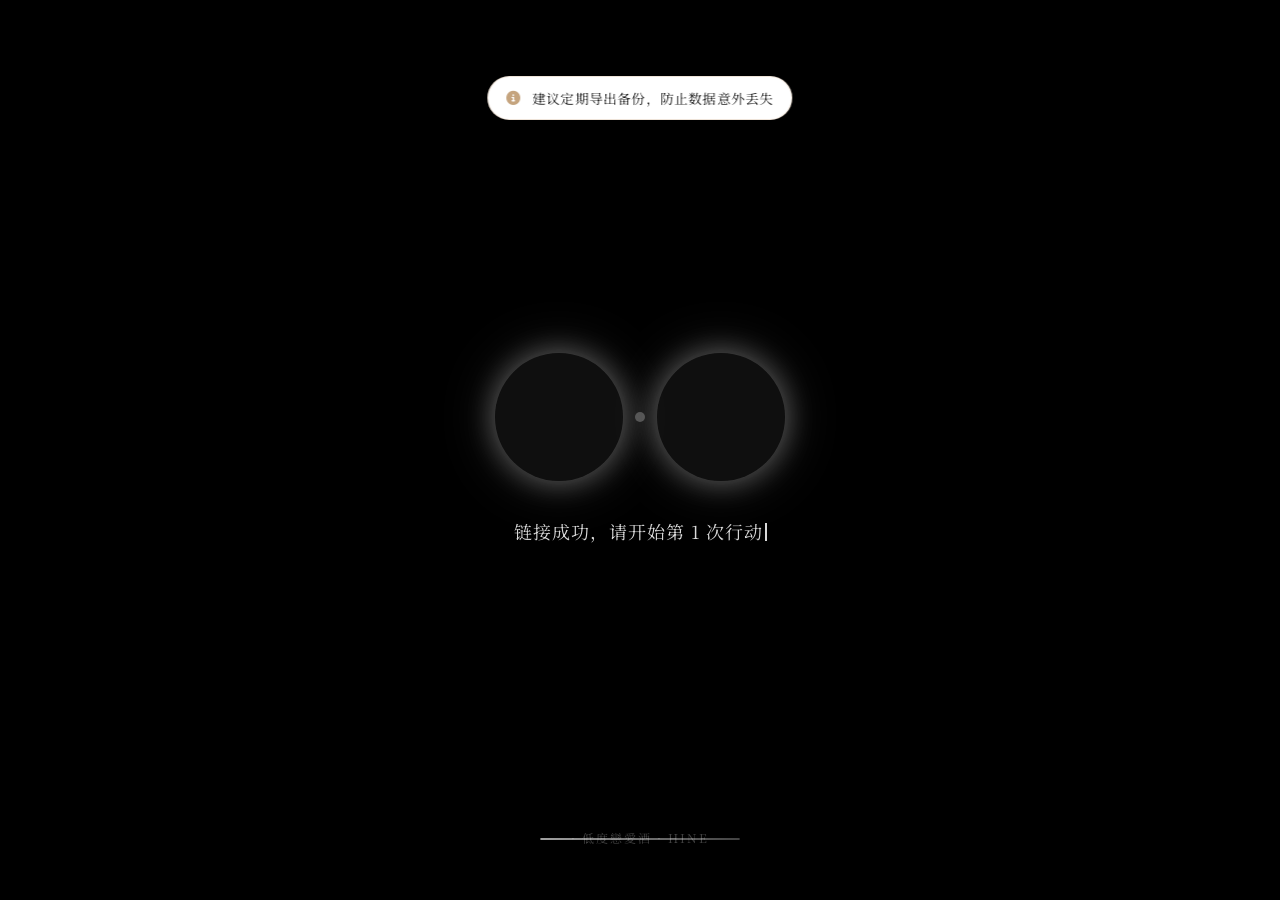
==== commit 70f0f430: "deploy: index.html" ====
--- a/index.html
+++ b/index.html
@@ -262,6 +262,10 @@
                 <button class="home-app" data-action="decision">
                     <div class="home-app-icon home-app-decision"><i class="fas fa-balance-scale"></i></div>
                     <div class="home-app-label">抉择</div>
+                </button>
+                <button class="home-app" data-action="cinema">
+                    <div class="home-app-icon home-app-cinema"><i class="fas fa-film"></i></div>
+                    <div class="home-app-label">私人影院</div>
                 </button>
             </div>
         </div>
@@ -2115,6 +2119,58 @@
         </div>
     </div>
 
+    <div class="modal" id="cinema-modal">
+        <div class="modal-content">
+            <div class="cinema-ticket">
+                <div class="cinema-ticket-header">
+                    <div class="cth-left">
+                        <div class="cth-logo"><i class="fas fa-film"></i></div>
+                        <div>
+                            <div class="cth-title">私人影院</div>
+                            <div class="cth-sub">PRIVATE CINEMA · HINE</div>
+                        </div>
+                    </div>
+                    <button class="cth-close" onclick="(function(){var m=document.getElementById('cinema-modal');if(typeof hideModal==='function')hideModal(m);else m.style.display='none';})()">
+                        <i class="fas fa-times"></i>
+                    </button>
+                </div>
+                <div class="cinema-form">
+                    <div class="cinema-field">
+                        <label><i class="fas fa-video"></i> 电影名字</label>
+                        <input type="text" id="cinema-movie" placeholder="例如：你好，李焕英">
+                    </div>
+                    <div class="cinema-row2">
+                        <div class="cinema-field">
+                            <label><i class="fas fa-clock"></i> 场次</label>
+                            <input type="text" id="cinema-session" placeholder="例如：19:30">
+                        </div>
+                        <div class="cinema-field">
+                            <label><i class="fas fa-chair"></i> 座位号</label>
+                            <input type="text" id="cinema-seat" placeholder="例如：A12">
+                        </div>
+                    </div>
+                    <div class="cinema-field">
+                        <label><i class="fas fa-link"></i> 视频链接（mp4/m3u8/YouTube/B站）</label>
+                        <input type="text" id="cinema-video-url" placeholder="https://... 或 mp4 直链">
+                    </div>
+                    <div class="cinema-form-status" id="cinema-form-status"></div>
+                    <button class="cinema-create-bar" id="cinema-create-btn" type="button">
+                        <div class="ccb-left">
+                            <div class="ccb-big"><i class="fas fa-ticket-alt" style="margin-right:6px"></i>生成影票</div>
+                            <div class="ccb-small">CREATE · NEW · TICKET</div>
+                        </div>
+                        <div class="ccb-arrow"><i class="fas fa-arrow-right"></i></div>
+                    </button>
+                </div>
+                <div class="cinema-divider">
+                    <div class="cinema-divider-dot"></div>
+                </div>
+                <div class="cinema-list-title"><i class="fas fa-ticket-alt" style="margin-right:6px;color:var(--cinema-red)"></i>我的影票 · MY TICKETS</div>
+                <div id="cinema-ticket-list"></div>
+            </div>
+        </div>
+    </div>
+
     <div class="player-container" id="player">
         <div class="mini-view" id="mini-view" title="点击展开">
             <div class="vinyl-record" id="vinyl-record-visual">
@@ -2258,6 +2314,7 @@
     <script src="js/features/theme-editor.js"></script>
     <script src="js/features/group-chat.js"></script>
     <script src="js/features/call.js"></script>
+    <script src="js/features/cinema.js"></script>
 
     <!-- == 合并模块 == -->
     <script src="js/games.js"></script> 
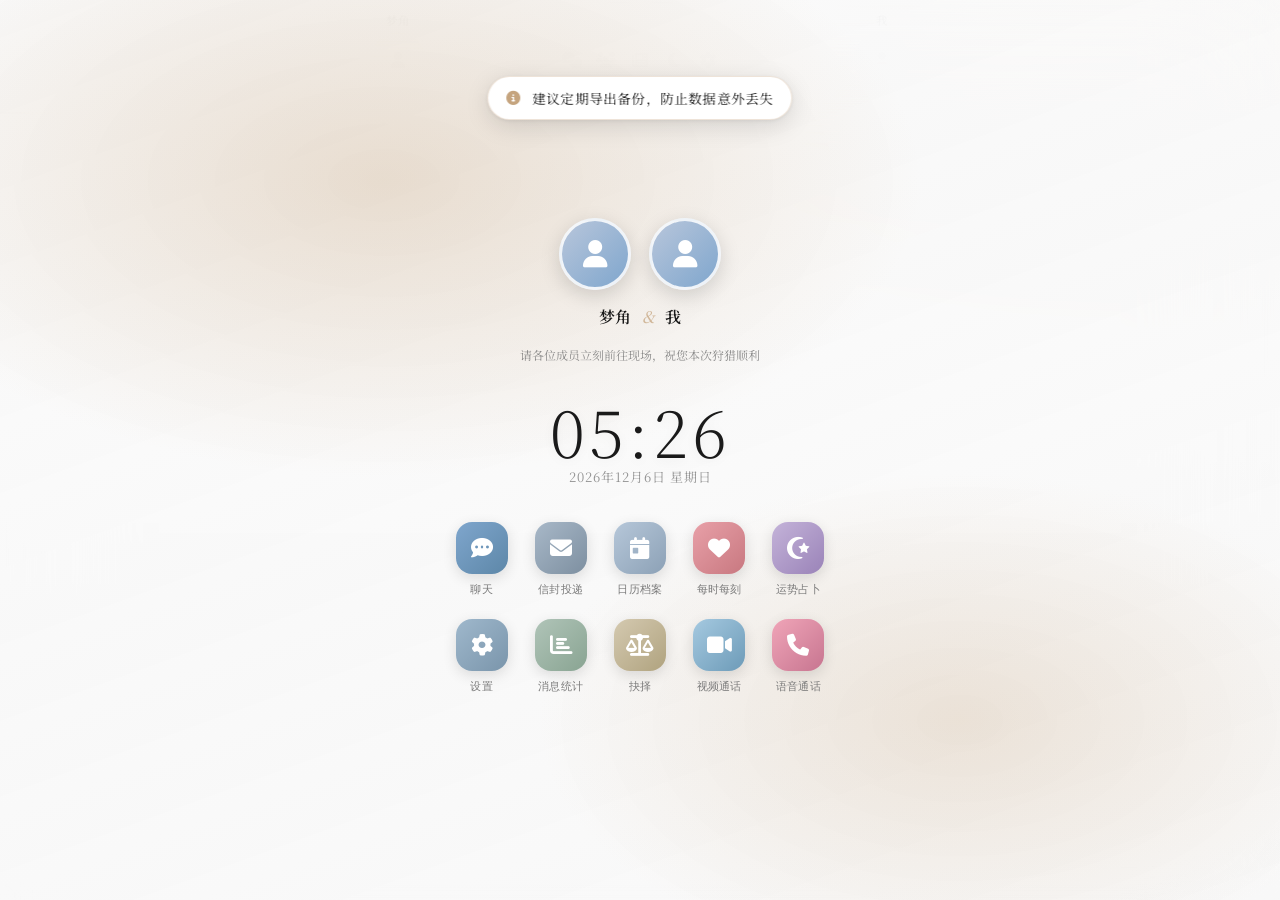
==== commit 1dc466ef: "chore: cache-bust assets v=20260808" ====
--- a/index.html
+++ b/index.html
@@ -20,7 +20,7 @@
     <script src="https://cdnjs.cloudflare.com/ajax/libs/localforage/1.10.0/localforage.min.js"></script>
     <script src="https://cdnjs.cloudflare.com/ajax/libs/jszip/3.10.1/jszip.min.js"></script>
 
-    <link rel="stylesheet" href="css/styles.css">
+    <link rel="stylesheet" href="css/styles.css?v=20260808">
 
     <style id="css-live-preview-style"></style>
 </head>
@@ -263,9 +263,13 @@
                     <div class="home-app-icon home-app-decision"><i class="fas fa-balance-scale"></i></div>
                     <div class="home-app-label">抉择</div>
                 </button>
-                <button class="home-app" data-action="cinema">
-                    <div class="home-app-icon home-app-cinema"><i class="fas fa-film"></i></div>
-                    <div class="home-app-label">私人影院</div>
+                <button class="home-app" data-action="call-video">
+                    <div class="home-app-icon home-app-call-video"><i class="fas fa-video"></i></div>
+                    <div class="home-app-label">视频通话</div>
+                </button>
+                <button class="home-app" data-action="call-voice">
+                    <div class="home-app-icon home-app-call-voice"><i class="fas fa-phone"></i></div>
+                    <div class="home-app-label">语音通话</div>
                 </button>
             </div>
         </div>
@@ -396,8 +400,11 @@
                     <button class="collapsed-extra-btn" title="塔罗占卜" onclick="(function(){document.getElementById('collapsed-extras-panel').style.display='none';document.getElementById('collapse-expand-btn').classList.remove('open');generateFortune();})();">
                         <i class="fas fa-star-and-crescent"></i>
                     </button>
-                    <button class="collapsed-extra-btn" id="collapsed-call-btn" title="视频通话" onclick="(function(){document.getElementById('collapsed-extras-panel').style.display='none';document.getElementById('collapse-expand-btn').classList.remove('open');if(window.callFeature&&typeof window.callFeature.startCall==='function')window.callFeature.startCall(false);})();">
+                    <button class="collapsed-extra-btn" id="collapsed-call-btn" title="视频通话" onclick="(function(){document.getElementById('collapsed-extras-panel').style.display='none';document.getElementById('collapse-expand-btn').classList.remove('open');if(window.callFeature&&typeof window.callFeature.startCall==='function')window.callFeature.startCall(false,'video');})();">
                         <i class="fas fa-video"></i>
+                    </button>
+                    <button class="collapsed-extra-btn" title="语音通话" onclick="(function(){document.getElementById('collapsed-extras-panel').style.display='none';document.getElementById('collapse-expand-btn').classList.remove('open');if(window.callFeature&&typeof window.callFeature.startCall==='function')window.callFeature.startCall(false,'voice');})();">
+                        <i class="fas fa-phone"></i>
                     </button>
                     <button class="collapsed-extra-btn" title="退出收纳" onclick="window.exitCollapseMode && window.exitCollapseMode()" style="color:#ff5050; background:rgba(255,80,80,0.1);">
                         <i class="fas fa-times"></i>
@@ -2119,58 +2126,6 @@
         </div>
     </div>
 
-    <div class="modal" id="cinema-modal">
-        <div class="modal-content">
-            <div class="cinema-ticket">
-                <div class="cinema-ticket-header">
-                    <div class="cth-left">
-                        <div class="cth-logo"><i class="fas fa-film"></i></div>
-                        <div>
-                            <div class="cth-title">私人影院</div>
-                            <div class="cth-sub">PRIVATE CINEMA · HINE</div>
-                        </div>
-                    </div>
-                    <button class="cth-close" onclick="(function(){var m=document.getElementById('cinema-modal');if(typeof hideModal==='function')hideModal(m);else m.style.display='none';})()">
-                        <i class="fas fa-times"></i>
-                    </button>
-                </div>
-                <div class="cinema-form">
-                    <div class="cinema-field">
-                        <label><i class="fas fa-video"></i> 电影名字</label>
-                        <input type="text" id="cinema-movie" placeholder="例如：你好，李焕英">
-                    </div>
-                    <div class="cinema-row2">
-                        <div class="cinema-field">
-                            <label><i class="fas fa-clock"></i> 场次</label>
-                            <input type="text" id="cinema-session" placeholder="例如：19:30">
-                        </div>
-                        <div class="cinema-field">
-                            <label><i class="fas fa-chair"></i> 座位号</label>
-                            <input type="text" id="cinema-seat" placeholder="例如：A12">
-                        </div>
-                    </div>
-                    <div class="cinema-field">
-                        <label><i class="fas fa-link"></i> 视频链接（mp4/m3u8/YouTube/B站）</label>
-                        <input type="text" id="cinema-video-url" placeholder="https://... 或 mp4 直链">
-                    </div>
-                    <div class="cinema-form-status" id="cinema-form-status"></div>
-                    <button class="cinema-create-bar" id="cinema-create-btn" type="button">
-                        <div class="ccb-left">
-                            <div class="ccb-big"><i class="fas fa-ticket-alt" style="margin-right:6px"></i>生成影票</div>
-                            <div class="ccb-small">CREATE · NEW · TICKET</div>
-                        </div>
-                        <div class="ccb-arrow"><i class="fas fa-arrow-right"></i></div>
-                    </button>
-                </div>
-                <div class="cinema-divider">
-                    <div class="cinema-divider-dot"></div>
-                </div>
-                <div class="cinema-list-title"><i class="fas fa-ticket-alt" style="margin-right:6px;color:var(--cinema-red)"></i>我的影票 · MY TICKETS</div>
-                <div id="cinema-ticket-list"></div>
-            </div>
-        </div>
-    </div>
-
     <div class="player-container" id="player">
         <div class="mini-view" id="mini-view" title="点击展开">
             <div class="vinyl-record" id="vinyl-record-visual">
@@ -2300,28 +2255,27 @@
 
 <div id="dg-editor-modal" style="display:none;"></div>
     <!-- == 核心层 == -->
-    <script src="js/config.js"></script>
-    <script src="js/utils.js"></script>
-    <script src="js/cloud-sync.js"></script>
-    <script src="js/backup-engine.js"></script>
-    <script src="js/state.js"></script>
-    <script src="js/core.js"></script>
+    <script src="js/config.js?v=20260808"></script>
+    <script src="js/utils.js?v=20260808"></script>
+    <script src="js/cloud-sync.js?v=20260808"></script>
+    <script src="js/backup-engine.js?v=20260808"></script>
+    <script src="js/state.js?v=20260808"></script>
+    <script src="js/core.js?v=20260808"></script>
 
     <!-- == 功能模块 == -->
-    <script src="js/features/mood.js"></script>
-    <script src="js/features/envelope.js"></script>
-    <script src="js/features/reply-library.js"></script>
-    <script src="js/features/theme-editor.js"></script>
-    <script src="js/features/group-chat.js"></script>
-    <script src="js/features/call.js"></script>
-    <script src="js/features/cinema.js"></script>
+    <script src="js/features/mood.js?v=20260808"></script>
+    <script src="js/features/envelope.js?v=20260808"></script>
+    <script src="js/features/reply-library.js?v=20260808"></script>
+    <script src="js/features/theme-editor.js?v=20260808"></script>
+    <script src="js/features/group-chat.js?v=20260808"></script>
+    <script src="js/features/call.js?v=20260808"></script>
 
     <!-- == 合并模块 == -->
-    <script src="js/games.js"></script> 
-    <script src="js/features.js"></script> 
-    <script src="js/data.js"></script>
-    <script src="js/onboarding.js"></script> 
-    <script src="js/listeners.js"></script>
-    <script src="js/app.js"></script>
+    <script src="js/games.js?v=20260808"></script> 
+    <script src="js/features.js?v=20260808"></script> 
+    <script src="js/data.js?v=20260808"></script>
+    <script src="js/onboarding.js?v=20260808"></script> 
+    <script src="js/listeners.js?v=20260808"></script>
+    <script src="js/app.js?v=20260808"></script>
 </body>
 </html>
--- a/css/styles.css
+++ b/css/styles.css
@@ -11209,8 +11209,8 @@
 /* --- App Grid --- */
 .home-grid {
     display: grid;
-    grid-template-columns: repeat(4, 1fr);
-    gap: 22px 16px;
+    grid-template-columns: repeat(5, 1fr);
+    gap: 22px 12px;
     width: 100%;
 }
 .home-app {
@@ -11260,6 +11260,8 @@
 .home-app-settings { background: linear-gradient(135deg, #9fb8cc, #7a95ab); }
 .home-app-stats    { background: linear-gradient(135deg, #b0c4b8, #89a492); }
 .home-app-decision { background: linear-gradient(135deg, #d4c9b0, #b0a37f); }
+.home-app-call-video { background: linear-gradient(135deg, #a5c9e0, #6d9bb8); }
+.home-app-call-voice { background: linear-gradient(135deg, #f0a5b8, #c77590); }
 
 .home-app:nth-child(1) { animation-delay: 0.15s; }
 .home-app:nth-child(2) { animation-delay: 0.22s; }
@@ -11269,6 +11271,8 @@
 .home-app:nth-child(6) { animation-delay: 0.50s; }
 .home-app:nth-child(7) { animation-delay: 0.57s; }
 .home-app:nth-child(8) { animation-delay: 0.64s; }
+.home-app:nth-child(9) { animation-delay: 0.71s; }
+.home-app:nth-child(10){ animation-delay: 0.78s; }
 @keyframes homeAppIn {
     from { opacity: 0; transform: translateY(14px); }
     to   { opacity: 1; transform: none; }
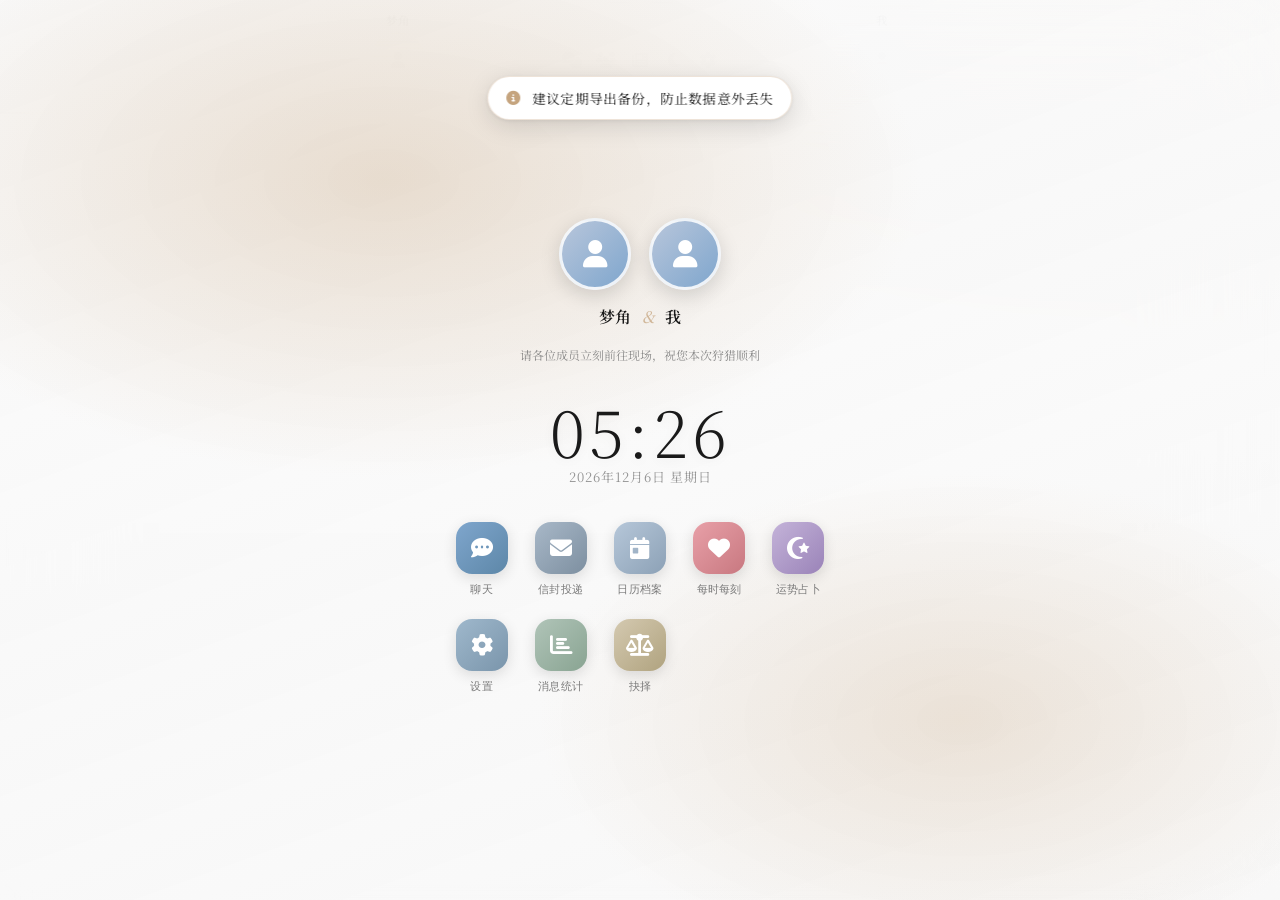
==== commit 03890dd4: "fix: index.html - syntax + autoSend random interval" ====
--- a/index.html
+++ b/index.html
@@ -20,7 +20,7 @@
     <script src="https://cdnjs.cloudflare.com/ajax/libs/localforage/1.10.0/localforage.min.js"></script>
     <script src="https://cdnjs.cloudflare.com/ajax/libs/jszip/3.10.1/jszip.min.js"></script>
 
-    <link rel="stylesheet" href="css/styles.css?v=20260808">
+    <link rel="stylesheet" href="css/styles.css">
 
     <style id="css-live-preview-style"></style>
 </head>
@@ -262,14 +262,6 @@
                 <button class="home-app" data-action="decision">
                     <div class="home-app-icon home-app-decision"><i class="fas fa-balance-scale"></i></div>
                     <div class="home-app-label">抉择</div>
-                </button>
-                <button class="home-app" data-action="call-video">
-                    <div class="home-app-icon home-app-call-video"><i class="fas fa-video"></i></div>
-                    <div class="home-app-label">视频通话</div>
-                </button>
-                <button class="home-app" data-action="call-voice">
-                    <div class="home-app-icon home-app-call-voice"><i class="fas fa-phone"></i></div>
-                    <div class="home-app-label">语音通话</div>
                 </button>
             </div>
         </div>
@@ -400,11 +392,8 @@
                     <button class="collapsed-extra-btn" title="塔罗占卜" onclick="(function(){document.getElementById('collapsed-extras-panel').style.display='none';document.getElementById('collapse-expand-btn').classList.remove('open');generateFortune();})();">
                         <i class="fas fa-star-and-crescent"></i>
                     </button>
-                    <button class="collapsed-extra-btn" id="collapsed-call-btn" title="视频通话" onclick="(function(){document.getElementById('collapsed-extras-panel').style.display='none';document.getElementById('collapse-expand-btn').classList.remove('open');if(window.callFeature&&typeof window.callFeature.startCall==='function')window.callFeature.startCall(false,'video');})();">
+                    <button class="collapsed-extra-btn" id="collapsed-call-btn" title="视频通话" onclick="(function(){document.getElementById('collapsed-extras-panel').style.display='none';document.getElementById('collapse-expand-btn').classList.remove('open');if(window.callFeature&&typeof window.callFeature.startCall==='function')window.callFeature.startCall(false);})();">
                         <i class="fas fa-video"></i>
-                    </button>
-                    <button class="collapsed-extra-btn" title="语音通话" onclick="(function(){document.getElementById('collapsed-extras-panel').style.display='none';document.getElementById('collapse-expand-btn').classList.remove('open');if(window.callFeature&&typeof window.callFeature.startCall==='function')window.callFeature.startCall(false,'voice');})();">
-                        <i class="fas fa-phone"></i>
                     </button>
                     <button class="collapsed-extra-btn" title="退出收纳" onclick="window.exitCollapseMode && window.exitCollapseMode()" style="color:#ff5050; background:rgba(255,80,80,0.1);">
                         <i class="fas fa-times"></i>
@@ -1230,10 +1219,8 @@
                             <div class="setting-pill-switch"><div class="setting-pill-knob"></div></div>
                         </div>
                         <div id="auto-send-control" style="display:none;">
-                            <div class="cs-slider-row">
-                                <span class="cs-slider-label">间隔</span>
-                                <input type="range" min="1" max="120" step="1" value="5" class="font-size-slider" id="auto-send-slider">
-                                <span class="cs-slider-val" id="auto-send-value">5分钟</span>
+                            <div class="cs-slider-row" style="justify-content:center;">
+                                <span class="cs-slider-val" style="color:var(--text-secondary);font-weight:400;">每 5 分钟 ~ 12 小时随机触发一次</span>
                             </div>
                         </div>
                     </div>
@@ -2255,27 +2242,27 @@
 
 <div id="dg-editor-modal" style="display:none;"></div>
     <!-- == 核心层 == -->
-    <script src="js/config.js?v=20260808"></script>
-    <script src="js/utils.js?v=20260808"></script>
-    <script src="js/cloud-sync.js?v=20260808"></script>
-    <script src="js/backup-engine.js?v=20260808"></script>
-    <script src="js/state.js?v=20260808"></script>
-    <script src="js/core.js?v=20260808"></script>
+    <script src="js/config.js"></script>
+    <script src="js/utils.js"></script>
+    <script src="js/cloud-sync.js"></script>
+    <script src="js/backup-engine.js"></script>
+    <script src="js/state.js"></script>
+    <script src="js/core.js"></script>
 
     <!-- == 功能模块 == -->
-    <script src="js/features/mood.js?v=20260808"></script>
-    <script src="js/features/envelope.js?v=20260808"></script>
-    <script src="js/features/reply-library.js?v=20260808"></script>
-    <script src="js/features/theme-editor.js?v=20260808"></script>
-    <script src="js/features/group-chat.js?v=20260808"></script>
-    <script src="js/features/call.js?v=20260808"></script>
+    <script src="js/features/mood.js"></script>
+    <script src="js/features/envelope.js"></script>
+    <script src="js/features/reply-library.js"></script>
+    <script src="js/features/theme-editor.js"></script>
+    <script src="js/features/group-chat.js"></script>
+    <script src="js/features/call.js"></script>
 
     <!-- == 合并模块 == -->
-    <script src="js/games.js?v=20260808"></script> 
-    <script src="js/features.js?v=20260808"></script> 
-    <script src="js/data.js?v=20260808"></script>
-    <script src="js/onboarding.js?v=20260808"></script> 
-    <script src="js/listeners.js?v=20260808"></script>
-    <script src="js/app.js?v=20260808"></script>
+    <script src="js/games.js"></script> 
+    <script src="js/features.js"></script> 
+    <script src="js/data.js"></script>
+    <script src="js/onboarding.js"></script> 
+    <script src="js/listeners.js"></script>
+    <script src="js/app.js"></script>
 </body>
 </html>
